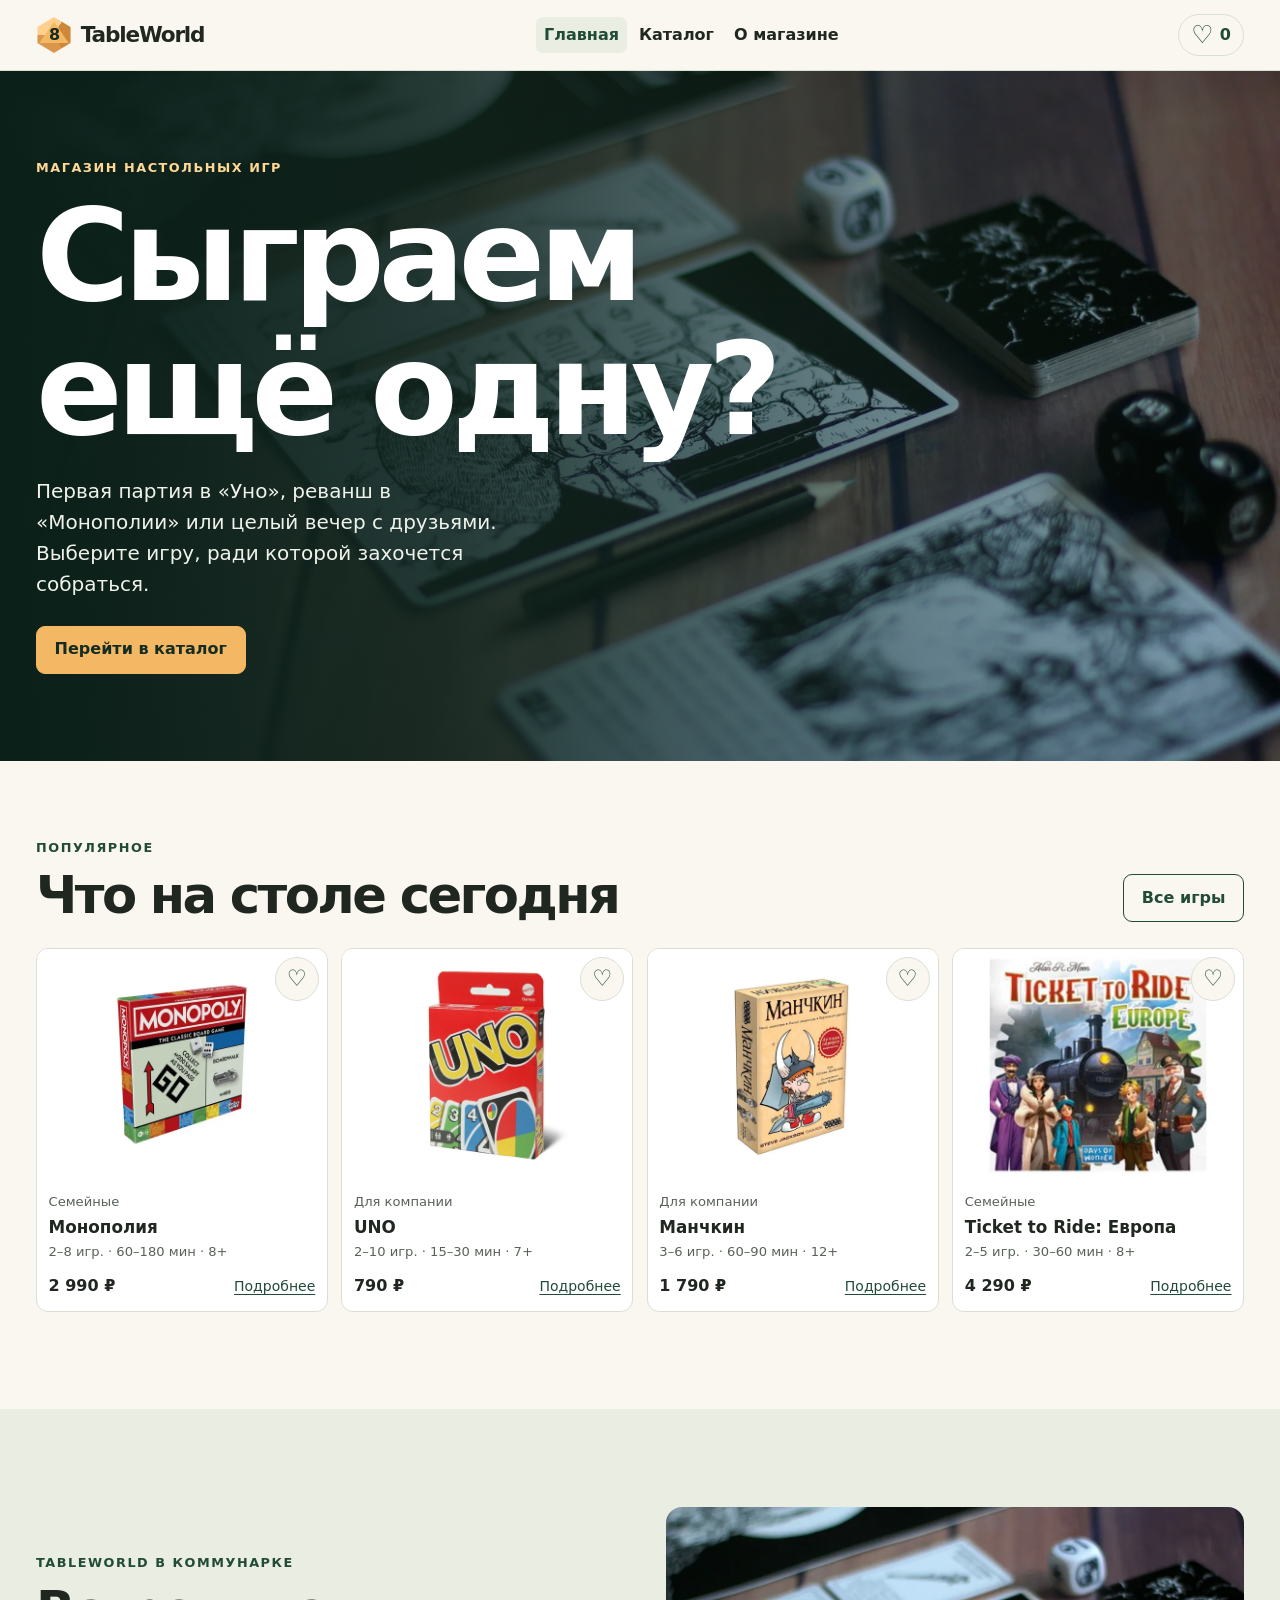
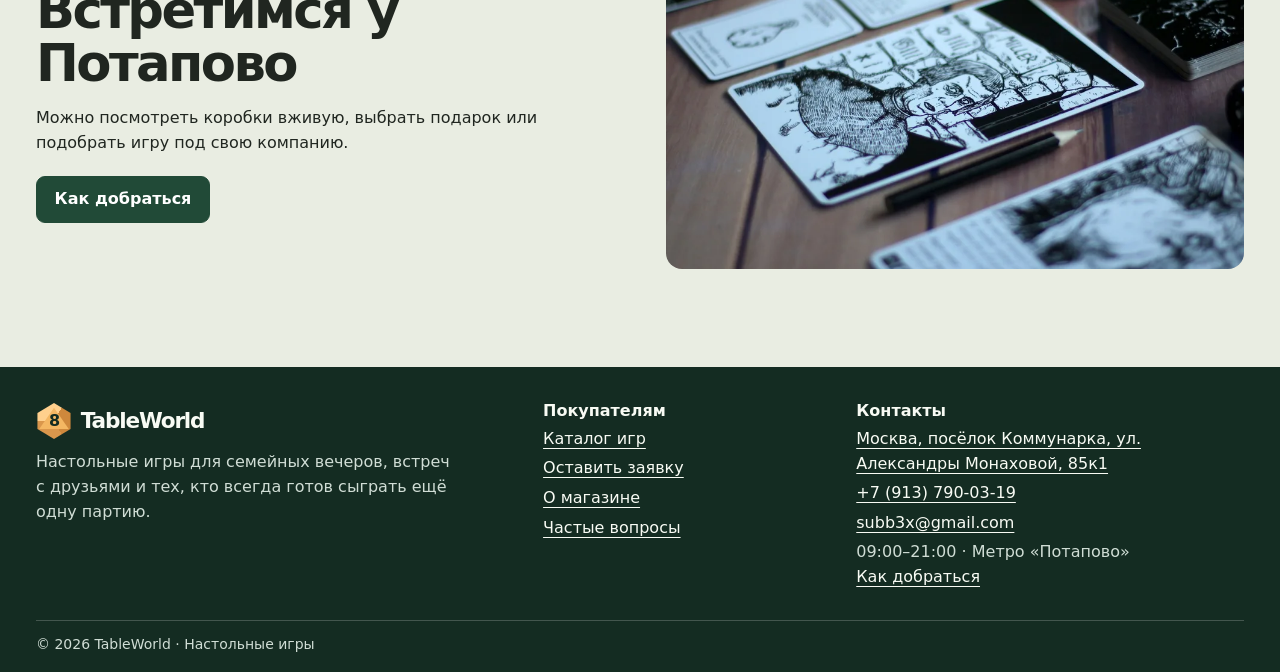
==== index.html @ c9aa9580 "Initial commit" ====
<!DOCTYPE html>
<html lang="ru">
<head>
  <meta charset="UTF-8">
  <meta name="viewport" content="width=device-width, initial-scale=1.0">
  <title>Настольные игры — TableWorld</title>
  <meta name="description" content="TableWorld — магазин настольных игр в Коммунарке.">
  <link rel="stylesheet" href="css/style.css">
  <link rel="stylesheet" href="css/responsive.css">
  <script src="js/products.js" defer></script>
  <script src="js/main.js" defer></script>
</head>
<body>
  <header class="site-header">
    <div class="wrap header-row">
      <a class="brand" href="index.html"><span class="brand-mark" aria-hidden="true">8</span>TableWorld</a>
      <nav class="site-nav" aria-label="Основная навигация">
        <a href="index.html" aria-current="page">Главная</a>
        <a href="catalog.html">Каталог</a>
        <a href="about.html">О магазине</a>
      </nav>
      <a class="favorites-link" href="catalog.html?favorites=1" aria-label="Избранное"><span aria-hidden="true">♡</span><span data-favorite-count>0</span></a>
    </div>
  </header>
  <main>
    <section class="hero">
      <picture>
        <source media="(min-width: 768px)" srcset="images/hero.webp">
        <img src="images/hero-small.webp" alt="" width="960" height="640" fetchpriority="high">
      </picture>
      <div class="wrap hero-content">
        <p class="eyebrow">Магазин настольных игр</p>
        <h1>Сыграем<br> ещё одну?</h1>
        <p>Первая партия в «Уно», реванш в «Монополии» или целый вечер с друзьями. Выберите игру, ради которой захочется собраться.</p>
        <a class="button accent" href="catalog.html">Перейти в каталог</a>
      </div>
    </section>
    <section class="wrap section home-picks">
      <div class="section-heading">
        <div><p class="eyebrow">Популярное</p><h2>Что на столе сегодня</h2></div>
        <a class="button outline" href="catalog.html">Все игры</a>
      </div>
      <div class="products-grid featured-grid" data-featured></div>
    </section>
    <section class="home-visit">
      <div class="wrap visit-grid">
        <div>
          <p class="eyebrow">TableWorld в Коммунарке</p>
          <h2>Встретимся у Потапово</h2>
          <p>Можно посмотреть коробки вживую, выбрать подарок или подобрать игру под свою компанию.</p>
          <a class="button" href="about.html#contacts">Как добраться</a>
        </div>
        <img src="images/visit.webp" alt="Игральные кости и блокноты на столе" width="960" height="640" loading="lazy">
      </div>
    </section>
  </main>
  <footer class="site-footer">
    <div class="wrap">
      <div class="footer-grid">
        <div>
          <a class="brand" href="index.html"><span class="brand-mark" aria-hidden="true">8</span>TableWorld</a>
          <p>Настольные игры для семейных вечеров, встреч с друзьями и тех, кто всегда готов сыграть ещё одну партию.</p>
        </div>
        <div>
          <h2>Покупателям</h2>
          <a href="catalog.html">Каталог игр</a>
          <a href="order.html">Оставить заявку</a>
          <a href="about.html">О магазине</a>
          <a href="about.html#faq">Частые вопросы</a>
        </div>
        <div>
          <h2>Контакты</h2>
          <a href="https://yandex.ru/maps/?text=%D0%9C%D0%BE%D1%81%D0%BA%D0%B2%D0%B0%2C%20%D0%BF%D0%BE%D1%81%D1%91%D0%BB%D0%BE%D0%BA%20%D0%9A%D0%BE%D0%BC%D0%BC%D1%83%D0%BD%D0%B0%D1%80%D0%BA%D0%B0%2C%20%D1%83%D0%BB.%20%D0%90%D0%BB%D0%B5%D0%BA%D1%81%D0%B0%D0%BD%D0%B4%D1%80%D1%8B%20%D0%9C%D0%BE%D0%BD%D0%B0%D1%85%D0%BE%D0%B2%D0%BE%D0%B9%2C%2085%D0%BA1">Москва, посёлок Коммунарка, ул. Александры Монаховой, 85к1</a>
          <a href="tel:+79137900319">+7 (913) 790-03-19</a>
          <a href="mailto:subb3x@gmail.com">subb3x@gmail.com</a>
          <p>09:00–21:00 · Метро «Потапово»</p>
          <a href="about.html#contacts">Как добраться</a>
        </div>
      </div>
      <p class="footer-bottom">© 2026 TableWorld · Настольные игры</p>
    </div>
  </footer>
  <button class="to-top" type="button" aria-label="Наверх" title="Наверх" hidden>↑</button>
</body>
</html>
---- css/style.css ----
:root {
  color-scheme: light;
  --paper: #f9f7f0;
  --white: #fff;
  --ink: #202620;
  --muted: #596258;
  --green: #214a37;
  --dark: #142c22;
  --line: #dadfd4;
  --sage: #e9ede2;
  --accent: #f4b763;
  --radius: 16px;
  --wrap: 1280px;
}

*, *::before, *::after { box-sizing: border-box; }
html { scroll-behavior: smooth; scroll-padding-top: 98px; }
body { margin: 0; background: var(--paper); color: var(--ink); font: 1rem/1.55 system-ui, sans-serif; }
main { min-height: 52vh; }
img { display: block; max-width: 100%; height: auto; }
a { color: var(--green); text-underline-offset: .22em; }
a:hover { color: #7a4428; }
button, input, select, textarea { font: inherit; }
button { cursor: pointer; }
:focus-visible { outline: 3px solid #bc6a30; outline-offset: 3px; }
[hidden] { display: none !important; }
h1, h2, h3, p { margin: 0; }
h1, h2 { line-height: 1.04; letter-spacing: -.05em; }
h1 { font-size: clamp(2.45rem, 6vw, 5rem); }
h2 { font-size: clamp(1.9rem, 4vw, 3.35rem); }
h3 { font-size: 1.05rem; line-height: 1.25; }
p + p { margin-top: .85rem; }

.wrap { width: min(calc(100% - 32px), var(--wrap)); margin-inline: auto; }
.section { padding-block: clamp(2.25rem, 6vw, 5.5rem); }
.eyebrow { margin-bottom: .7rem; color: var(--green); letter-spacing: .12em; text-transform: uppercase; font-size: .8rem; font-weight: 800; }
.lead { font-size: clamp(1.08rem, 2vw, 1.25rem); color: var(--muted); }
.muted { color: var(--muted); }
.sr-only { position: absolute; width: 1px; height: 1px; margin: -1px; overflow: hidden; clip-path: inset(50%); white-space: nowrap; }
.section-heading { display: flex; flex-wrap: wrap; align-items: end; justify-content: space-between; gap: 1rem; margin-bottom: 1.6rem; }

.button {
  display: inline-flex;
  align-items: center;
  justify-content: center;
  min-height: 46px;
  padding: .65rem 1.1rem;
  border: 1px solid var(--green);
  border-radius: 9px;
  background: var(--green);
  color: var(--white);
  text-decoration: none;
  font-weight: 700;
}
.button:hover { background: var(--dark); color: var(--white); }
.button.outline { background: transparent; color: var(--green); }
.button.outline:hover { background: var(--sage); }
.button.accent { border-color: var(--accent); background: var(--accent); color: var(--dark); }
.button.accent:hover { background: #ffd08d; }

.site-header { background: var(--paper); border-bottom: 1px solid var(--line); z-index: 5; }
.header-row { display: grid; grid-template-columns: 1fr auto; gap: .45rem 1rem; align-items: center; min-height: 70px; padding-block: .65rem; }
.brand { display: inline-flex; align-items: center; gap: .55rem; width: fit-content; color: inherit; text-decoration: none; font-size: 1.35rem; font-weight: 850; letter-spacing: -.055em; }
.brand-mark {
  position: relative;
  isolation: isolate;
  display: grid;
  place-items: center;
  flex: 0 0 36px;
  width: 36px;
  height: 36px;
  clip-path: polygon(50% 0, 96% 28%, 96% 72%, 50% 100%, 4% 72%, 4% 28%);
  background: conic-gradient(from 30deg, #ce883c 0deg 120deg, #da974c 120deg 240deg, #ffd08d 240deg);
  color: var(--dark);
  font-size: 1rem;
}
.brand-mark::before {
  position: absolute;
  z-index: -1;
  inset: 0;
  content: "";
  clip-path: polygon(50% 13%, 91% 72%, 9% 72%);
  background: var(--accent);
}
.site-nav { display: flex; flex-wrap: wrap; gap: .15rem .25rem; grid-column: 1 / -1; grid-row: 2; }
.site-nav a { padding: .35rem .5rem; border-radius: 7px; color: var(--ink); text-decoration: none; font-weight: 600; }
.site-nav a:hover, .site-nav [aria-current] { color: var(--green); background: var(--sage); }
.favorites-link { display: inline-flex; align-items: center; gap: .4rem; grid-column: 2; grid-row: 1; min-height: 42px; padding: .35rem .75rem; border: 1px solid var(--line); border-radius: 30px; text-decoration: none; font-weight: 700; }
.favorites-link span:first-child { font-size: 1.55rem; line-height: 1; }

.hero { position: relative; isolation: isolate; display: grid; align-items: center; min-height: min(690px, 83svh); padding-block: 4rem; background: #152621; color: var(--white); }
.hero picture, .hero img, .hero::after { position: absolute; inset: 0; width: 100%; height: 100%; }
.hero picture { z-index: -2; }
.hero img { object-fit: cover; object-position: center 56%; }
.hero::after { content: ""; z-index: -1; background: linear-gradient(90deg, #0a2019 0%, #10231bdf 35%, #13251b25 100%); }
.hero .eyebrow { color: #ffd895; }
.hero h1 { font-size: clamp(3.7rem, 10vw, 8rem); }
.hero p:not(.eyebrow) { max-width: 37ch; margin: 1.3rem 0 1.6rem; color: #f0f3eb; font-size: clamp(1rem, 2vw, 1.25rem); }
.home-visit { background: var(--sage); padding-block: clamp(2rem, 6vw, 5rem); }
.visit-grid, .split { display: grid; align-items: center; gap: clamp(1.4rem, 4vw, 4.5rem); }
.visit-grid p:not(.eyebrow), .split p:not(.eyebrow) { max-width: 52ch; margin-top: 1rem; }
.visit-grid .button, .split .button { margin-top: 1.25rem; }
.visit-grid img, .feature-photo { width: 100%; aspect-ratio: 16 / 10; object-fit: cover; border-radius: var(--radius); }
.visit-grid img { object-position: center 70%; }

.breadcrumbs { margin-bottom: 1.2rem; color: var(--muted); font-size: .875rem; }
.catalog-layout { display: grid; grid-template-columns: minmax(0, 1fr); gap: 1.25rem; margin-top: 1.5rem; }
.catalog-filters, .panel { min-width: 0; padding: 1.25rem; border: 1px solid var(--line); border-radius: var(--radius); background: var(--sage); }
.catalog-filters h2, .panel h2 { font-size: 1.35rem; letter-spacing: -.02em; margin-bottom: .9rem; }
.filters-form { display: grid; gap: .6rem; }
.filters-form > label, .order-form label { font-weight: 650; }
input:not([type="checkbox"]), select, textarea {
  width: 100%;
  min-width: 0;
  min-height: 44px;
  padding: .55rem .7rem;
  border: 1px solid #bac3b8;
  border-radius: 7px;
  background: var(--white);
  color: var(--ink);
}
fieldset { min-width: 0; margin: .15rem 0; padding: .55rem; border: 1px solid #bac3b8; border-radius: 7px; }
.filter-prices { display: grid; grid-template-columns: repeat(2, minmax(0, 1fr)); gap: .45rem; }
.filter-prices label { font-size: .875rem; }
.catalog-toolbar { display: flex; justify-content: space-between; align-items: center; flex-wrap: wrap; gap: .6rem; margin-bottom: .9rem; }
.catalog-tabs { display: flex; gap: .3rem; }
.catalog-tabs a { padding: .4rem .65rem; border-radius: 7px; text-decoration: none; font-weight: 650; }
.catalog-tabs [aria-current] { background: var(--green); color: var(--white); }
.products-grid { display: grid; grid-template-columns: minmax(0, 1fr); gap: .85rem; }
.product-card { display: flex; min-width: 0; flex-direction: column; background: var(--white); border: 1px solid var(--line); border-radius: 12px; overflow: hidden; }
.product-card:hover { border-color: #829989; }
.card-media, .detail-media { position: relative; min-width: 0; background: var(--white); }
.card-media img { width: 100%; aspect-ratio: 5 / 4; object-fit: contain; }
.favorite-button {
  position: absolute;
  top: .5rem;
  right: .5rem;
  display: grid;
  place-items: center;
  width: 44px;
  height: 44px;
  padding: 0;
  border: 1px solid var(--line);
  border-radius: 50%;
  background: var(--paper);
  color: var(--green);
  font-size: 1.4rem;
  line-height: 1;
}
.favorite-button[aria-pressed="true"] { color: #922f35; background: #ffe9e9; border-color: #dcabb0; }
.card-body { display: flex; flex: 1; flex-direction: column; gap: .28rem; padding: .72rem; }
.card-category, .card-meta { margin: 0; color: var(--muted); font-size: .82rem; }
.card-body h3 { overflow-wrap: anywhere; }
.card-body h3 a { text-decoration: none; color: inherit; }
.card-body h3 a:hover { text-decoration: underline; }
.card-bottom { display: flex; flex-wrap: wrap; align-items: baseline; justify-content: space-between; gap: .15rem .45rem; margin-top: auto; padding-top: .45rem; }
.card-bottom a { font-size: .875rem; }
.empty-state { padding: 1rem; border: 1px solid var(--line); border-radius: 10px; }

.product-details { display: grid; grid-template-columns: minmax(0, 1fr); gap: 1.75rem; align-items: start; }
.detail-media { border: 1px solid var(--line); border-radius: var(--radius); overflow: hidden; }
.detail-media img { width: 100%; }
.product-details h1 { font-size: clamp(2rem, 5vw, 4rem); margin-bottom: .75rem; }
.detail-price { margin: 1rem 0; font-weight: 800; font-size: 1.65rem; }
.table-wrapper { overflow-x: auto; margin: 1rem 0; }
.product-table { width: 100%; min-width: 25rem; border-collapse: collapse; }
.product-table caption { font-weight: 800; text-align: left; }
.product-table th, .product-table td { padding: .55rem; border-bottom: 1px solid var(--line); text-align: left; }
.order-page { max-width: 860px; }
.order-page .lead { margin: .9rem 0 1rem; }
.order-form { display: grid; grid-template-columns: minmax(0, 1fr); gap: .8rem; }
.order-form label { display: grid; min-width: 0; gap: .3rem; }
.order-form .checkbox { display: flex; align-items: baseline; font-weight: 500; }
.order-form textarea { resize: vertical; }
.form-status { margin: 0; }
.order-dialog { width: min(640px, calc(100% - 24px)); max-height: calc(100dvh - 24px); overflow: auto; padding: 1.25rem; border: none; border-radius: var(--radius); background: var(--paper); }
.order-dialog::backdrop { background: #10271dbb; }
.order-dialog h2 { font-size: 1.7rem; }
.dialog-close { width: 44px; height: 44px; border: 1px solid var(--line); border-radius: 50%; background: var(--white); font-size: 1.35rem; }

.band { background: var(--sage); }
.faq { display: grid; gap: .55rem; max-width: 800px; margin-top: 1.1rem; }
.faq details { padding: .9rem 1.15rem; border: 1px solid var(--line); border-radius: 10px; background: var(--paper); }
.faq summary { cursor: pointer; font-weight: 750; }
.faq p { margin-top: .5rem; }
.contact-panel dl { margin: .9rem 0 1rem; }
.contact-panel dt { font-weight: 750; }
.contact-panel dd { margin: 0 0 .7rem; color: var(--muted); }
.map { display: block; width: 100%; height: clamp(320px, 55svh, 540px); border: 1px solid var(--line); border-radius: var(--radius); background: var(--paper); }

.site-footer { padding: 2.25rem 0 1rem; background: var(--dark); color: #f8fbf4; }
.footer-grid { display: grid; gap: 1.4rem; }
.footer-grid h2 { font-size: 1rem; letter-spacing: 0; margin-bottom: .45rem; }
.footer-grid a { color: inherit; overflow-wrap: anywhere; }
.footer-grid a:not(.brand) { display: block; width: fit-content; margin-bottom: .3rem; }
.footer-grid p { color: #d0ddd5; max-width: 41ch; }
.footer-grid .brand { margin-bottom: .7rem; }
.footer-bottom { margin-top: 1.6rem; padding-top: .8rem; border-top: 1px solid #ffffff33; color: #d0ddd5; font-size: .875rem; }
.to-top {
  position: fixed;
  z-index: 6;
  right: max(12px, env(safe-area-inset-right));
  bottom: max(12px, env(safe-area-inset-bottom));
  display: grid;
  place-items: center;
  width: 48px;
  height: 48px;
  border: 1px solid #e5a958;
  border-radius: 50%;
  background: var(--accent);
  color: var(--dark);
  box-shadow: 0 4px 20px #142c2240;
  font-size: 1.45rem;
}
.to-top:hover { background: #ffd08d; }
---- css/responsive.css ----
@media (min-width: 500px) {
  .wrap { width: min(calc(100% - 48px), var(--wrap)); }
  .products-grid { grid-template-columns: repeat(2, minmax(0, 1fr)); }
}

@media (min-width: 768px) {
  .site-header { position: sticky; top: 0; }
  .header-row { grid-template-columns: auto 1fr auto; }
  .site-nav { grid-column: 2; grid-row: 1; justify-content: center; }
  .favorites-link { grid-column: 3; }
  .visit-grid, .split, .product-details { grid-template-columns: repeat(2, minmax(0, 1fr)); }
  .catalog-layout { grid-template-columns: 210px minmax(0, 1fr); }
  .catalog-filters { align-self: start; position: sticky; top: 92px; max-height: calc(100vh - 104px); overflow: auto; }
  .order-form { grid-template-columns: repeat(2, minmax(0, 1fr)); }
  .order-form .wide { grid-column: 1 / -1; }
  .footer-grid { grid-template-columns: 1.25fr .75fr 1fr; }
  .to-top { right: 24px; bottom: 24px; }
}

@media (min-width: 1024px) {
  .wrap { width: min(calc(100% - 72px), var(--wrap)); }
  .featured-grid { grid-template-columns: repeat(4, minmax(0, 1fr)); }
  .catalog-grid { grid-template-columns: repeat(4, minmax(0, 1fr)); }
  .home-picks, .intro-screen { min-height: 72svh; }
  .home-visit, .info-screen { min-height: 62svh; display: grid; align-content: center; }
  .catalog-page {
    min-height: 150svh;
    padding-block: clamp(2rem, 4vw, 3.5rem);
  }
  .catalog-grid .card-media img { height: clamp(108px, 14svh, 145px); }
}

@media (min-width: 1280px) {
  .catalog-grid { grid-template-columns: repeat(5, minmax(0, 1fr)); }
  .catalog-layout { grid-template-columns: 220px minmax(0, 1fr); gap: 1.5rem; }
}

@media (prefers-reduced-motion: reduce) {
  html { scroll-behavior: auto; }
}
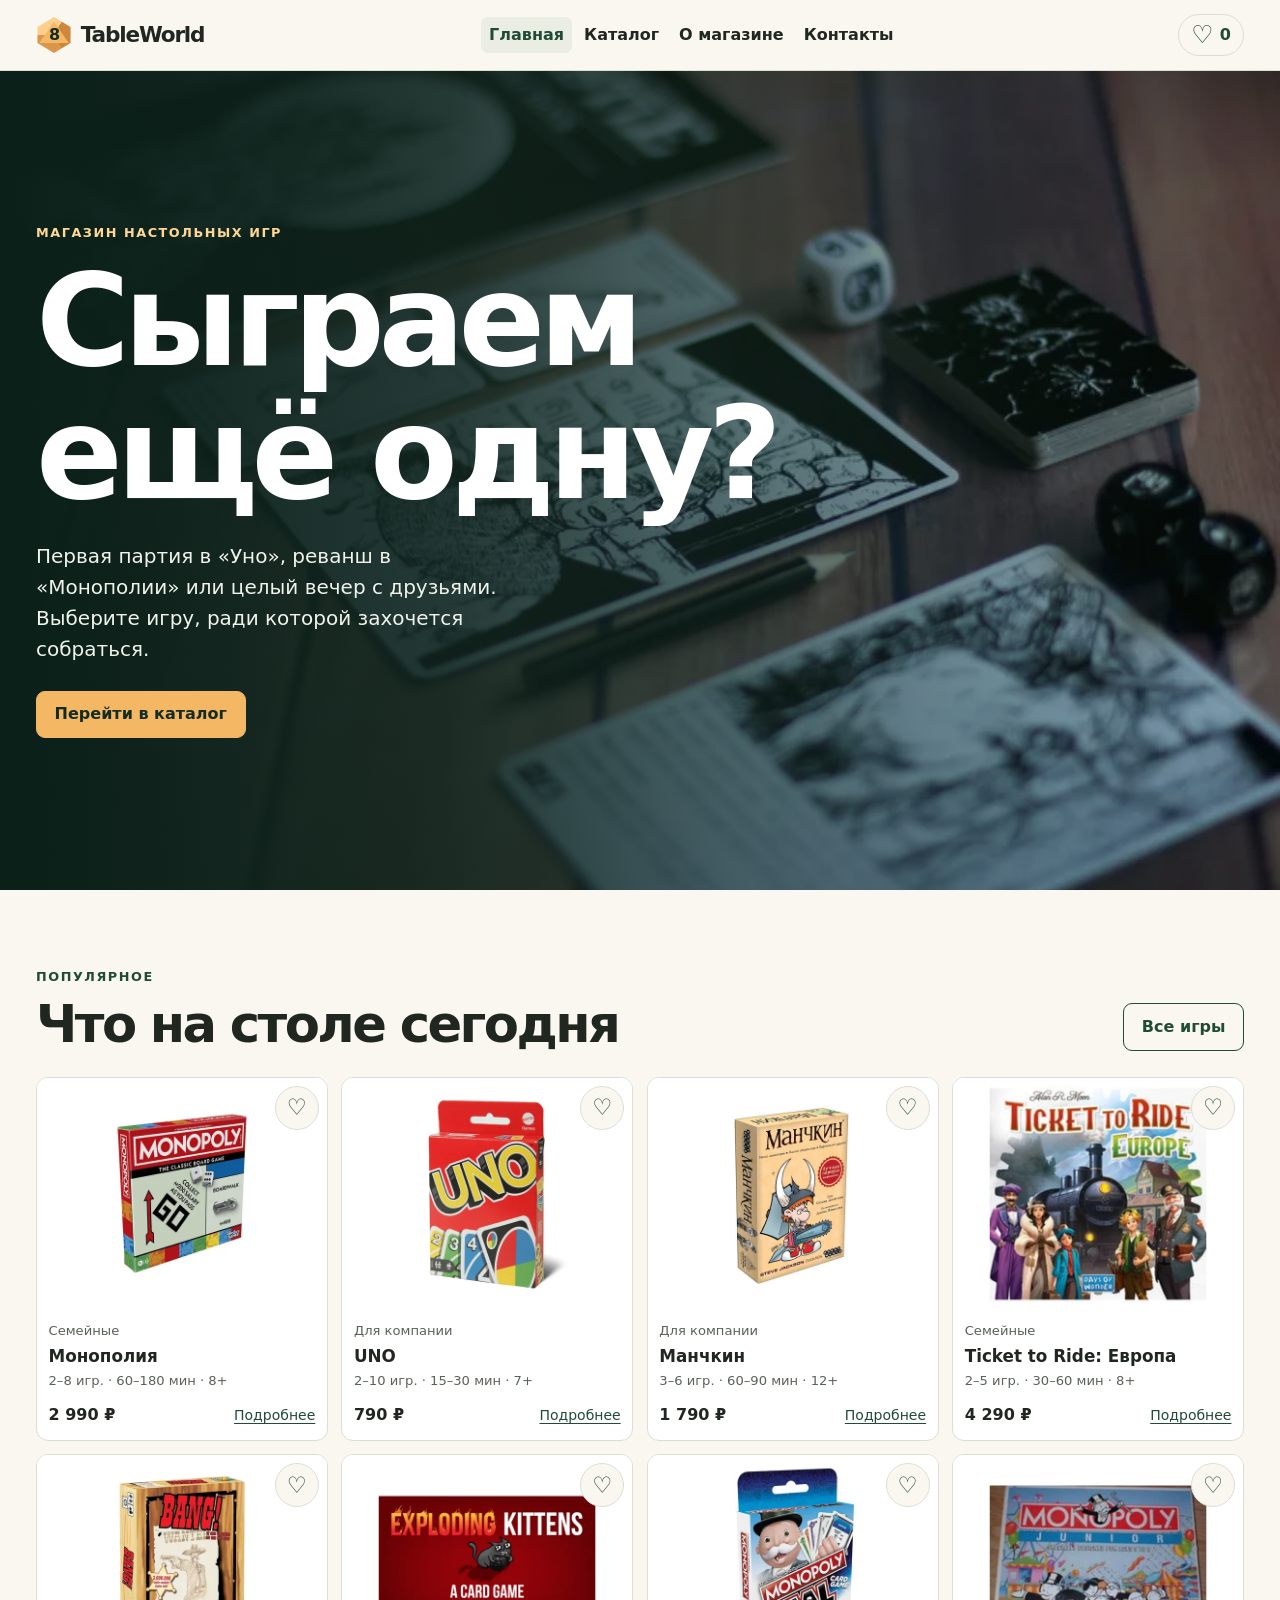
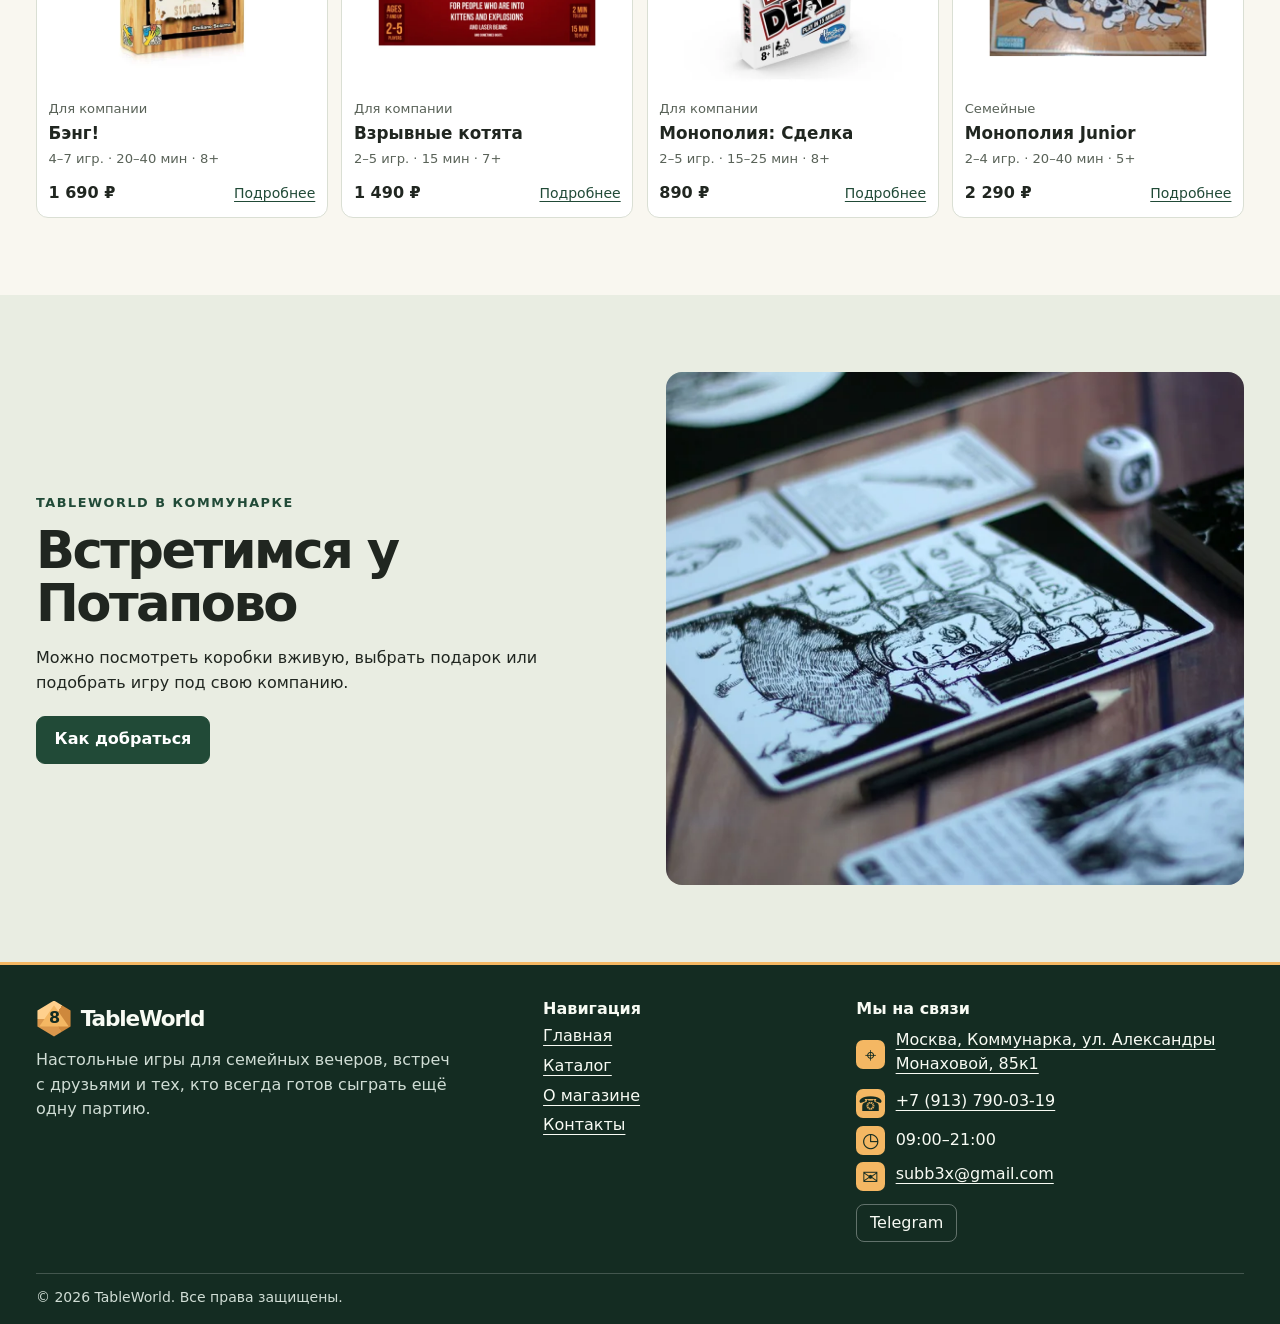
==== commit e852c805: "Адаптировал под требования" ====
--- a/index.html
+++ b/index.html
@@ -10,7 +10,7 @@
   <script src="js/products.js" defer></script>
   <script src="js/main.js" defer></script>
 </head>
-<body>
+<body class="home-page">
   <header class="site-header">
     <div class="wrap header-row">
       <a class="brand" href="index.html"><span class="brand-mark" aria-hidden="true">8</span>TableWorld</a>
@@ -18,6 +18,7 @@
         <a href="index.html" aria-current="page">Главная</a>
         <a href="catalog.html">Каталог</a>
         <a href="about.html">О магазине</a>
+        <a href="contacts.html">Контакты</a>
       </nav>
       <a class="favorites-link" href="catalog.html?favorites=1" aria-label="Избранное"><span aria-hidden="true">♡</span><span data-favorite-count>0</span></a>
     </div>
@@ -40,7 +41,7 @@
         <div><p class="eyebrow">Популярное</p><h2>Что на столе сегодня</h2></div>
         <a class="button outline" href="catalog.html">Все игры</a>
       </div>
-      <div class="products-grid featured-grid" data-featured></div>
+      <div class="products-grid featured-grid" data-featured="home"></div>
     </section>
     <section class="home-visit">
       <div class="wrap visit-grid">
@@ -48,7 +49,7 @@
           <p class="eyebrow">TableWorld в Коммунарке</p>
           <h2>Встретимся у Потапово</h2>
           <p>Можно посмотреть коробки вживую, выбрать подарок или подобрать игру под свою компанию.</p>
-          <a class="button" href="about.html#contacts">Как добраться</a>
+          <a class="button" href="contacts.html#contacts">Как добраться</a>
         </div>
         <img src="images/visit.webp" alt="Игральные кости и блокноты на столе" width="960" height="640" loading="lazy">
       </div>
@@ -61,23 +62,25 @@
           <a class="brand" href="index.html"><span class="brand-mark" aria-hidden="true">8</span>TableWorld</a>
           <p>Настольные игры для семейных вечеров, встреч с друзьями и тех, кто всегда готов сыграть ещё одну партию.</p>
         </div>
+        <nav aria-label="Навигация в подвале">
+          <h2>Навигация</h2>
+          <a href="index.html">Главная</a>
+          <a href="catalog.html">Каталог</a>
+          <a href="about.html">О магазине</a>
+          <a href="contacts.html">Контакты</a>
+        </nav>
         <div>
-          <h2>Покупателям</h2>
-          <a href="catalog.html">Каталог игр</a>
-          <a href="order.html">Оставить заявку</a>
-          <a href="about.html">О магазине</a>
-          <a href="about.html#faq">Частые вопросы</a>
-        </div>
-        <div>
-          <h2>Контакты</h2>
-          <a href="https://yandex.ru/maps/?text=%D0%9C%D0%BE%D1%81%D0%BA%D0%B2%D0%B0%2C%20%D0%BF%D0%BE%D1%81%D1%91%D0%BB%D0%BE%D0%BA%20%D0%9A%D0%BE%D0%BC%D0%BC%D1%83%D0%BD%D0%B0%D1%80%D0%BA%D0%B0%2C%20%D1%83%D0%BB.%20%D0%90%D0%BB%D0%B5%D0%BA%D1%81%D0%B0%D0%BD%D0%B4%D1%80%D1%8B%20%D0%9C%D0%BE%D0%BD%D0%B0%D1%85%D0%BE%D0%B2%D0%BE%D0%B9%2C%2085%D0%BA1">Москва, посёлок Коммунарка, ул. Александры Монаховой, 85к1</a>
-          <a href="tel:+79137900319">+7 (913) 790-03-19</a>
-          <a href="mailto:subb3x@gmail.com">subb3x@gmail.com</a>
-          <p>09:00–21:00 · Метро «Потапово»</p>
-          <a href="about.html#contacts">Как добраться</a>
+          <h2>Мы на связи</h2>
+          <ul class="footer-contacts">
+            <li><span class="footer-icon" aria-hidden="true">⌖</span><a href="contacts.html#contacts">Москва, Коммунарка, ул. Александры Монаховой, 85к1</a></li>
+            <li><span class="footer-icon" aria-hidden="true">☎</span><a href="tel:+79137900319">+7 (913) 790-03-19</a></li>
+            <li><span class="footer-icon" aria-hidden="true">◷</span><span>09:00–21:00</span></li>
+            <li><span class="footer-icon" aria-hidden="true">✉</span><a href="mailto:subb3x@gmail.com">subb3x@gmail.com</a></li>
+          </ul>
+          <a class="social-link" href="https://t.me/suptrix">Telegram</a>
         </div>
       </div>
-      <p class="footer-bottom">© 2026 TableWorld · Настольные игры</p>
+      <p class="footer-bottom">© 2026 TableWorld. Все права защищены.</p>
     </div>
   </footer>
   <button class="to-top" type="button" aria-label="Наверх" title="Наверх" hidden>↑</button>
--- a/css/style.css
+++ b/css/style.css
@@ -16,7 +16,6 @@
 *, *::before, *::after { box-sizing: border-box; }
 html { scroll-behavior: smooth; scroll-padding-top: 98px; }
 body { margin: 0; background: var(--paper); color: var(--ink); font: 1rem/1.55 system-ui, sans-serif; }
-main { min-height: 52vh; }
 img { display: block; max-width: 100%; height: auto; }
 a { color: var(--green); text-underline-offset: .22em; }
 a:hover { color: #7a4428; }
@@ -33,6 +32,7 @@
 
 .wrap { width: min(calc(100% - 32px), var(--wrap)); margin-inline: auto; }
 .section { padding-block: clamp(2.25rem, 6vw, 5.5rem); }
+.about-picks { padding-top: 2rem; }
 .eyebrow { margin-bottom: .7rem; color: var(--green); letter-spacing: .12em; text-transform: uppercase; font-size: .8rem; font-weight: 800; }
 .lead { font-size: clamp(1.08rem, 2vw, 1.25rem); color: var(--muted); }
 .muted { color: var(--muted); }
@@ -188,6 +188,8 @@
 .contact-panel dd { margin: 0 0 .7rem; color: var(--muted); }
 .map { display: block; width: 100%; height: clamp(320px, 55svh, 540px); border: 1px solid var(--line); border-radius: var(--radius); background: var(--paper); }
 
+.contact-map .map { height: clamp(320px, 76svh, 850px); }
+
 .site-footer { padding: 2.25rem 0 1rem; background: var(--dark); color: #f8fbf4; }
 .footer-grid { display: grid; gap: 1.4rem; }
 .footer-grid h2 { font-size: 1rem; letter-spacing: 0; margin-bottom: .45rem; }
@@ -213,3 +215,24 @@
   font-size: 1.45rem;
 }
 .to-top:hover { background: #ffd08d; }
+
+.site-footer { border-top: 3px solid var(--accent); }
+.footer-contacts { display: grid; gap: .45rem; padding: 0; margin: .65rem 0 .8rem; list-style: none; }
+.footer-contacts li { display: flex; align-items: center; gap: .65rem; }
+.footer-contacts li a { margin: 0; }
+.footer-icon {
+  display: grid;
+  place-items: center;
+  flex: 0 0 29px;
+  height: 29px;
+  border-radius: 7px;
+  background: var(--accent);
+  color: var(--dark);
+  font-size: 1.25rem;
+  line-height: 1;
+}
+.social-link { padding: .35rem .8rem; border: 1px solid #ffffff55; border-radius: 8px; text-decoration: none; }
+.social-link:hover { background: #ffffff20; }
+.pagination { display: flex; flex-wrap: wrap; gap: .45rem; margin-top: 1rem; }
+.pagination button { min-width: 44px; min-height: 44px; padding: .35rem; color: var(--green); background: var(--white); border: 1px solid var(--line); border-radius: 8px; }
+.pagination [aria-current] { background: var(--green); color: var(--white); }
--- a/css/responsive.css
+++ b/css/responsive.css
@@ -19,19 +19,14 @@
 
 @media (min-width: 1024px) {
   .wrap { width: min(calc(100% - 72px), var(--wrap)); }
-  .featured-grid { grid-template-columns: repeat(4, minmax(0, 1fr)); }
-  .catalog-grid { grid-template-columns: repeat(4, minmax(0, 1fr)); }
-  .home-picks, .intro-screen { min-height: 72svh; }
-  .home-visit, .info-screen { min-height: 62svh; display: grid; align-content: center; }
-  .catalog-page {
-    min-height: 150svh;
-    padding-block: clamp(2rem, 4vw, 3.5rem);
-  }
-  .catalog-grid .card-media img { height: clamp(108px, 14svh, 145px); }
+  .featured-grid, .catalog-grid { grid-template-columns: repeat(4, minmax(0, 1fr)); }
+  .home-page .hero { min-height: 91svh; }
+  .home-visit img { height: clamp(380px, 57svh, 650px); }
+  .contact-overview img { height: clamp(320px, 48svh, 540px); }
+  .catalog-grid .card-media img { height: clamp(140px, 19svh, 205px); }
 }
 
 @media (min-width: 1280px) {
-  .catalog-grid { grid-template-columns: repeat(5, minmax(0, 1fr)); }
   .catalog-layout { grid-template-columns: 220px minmax(0, 1fr); gap: 1.5rem; }
 }
 
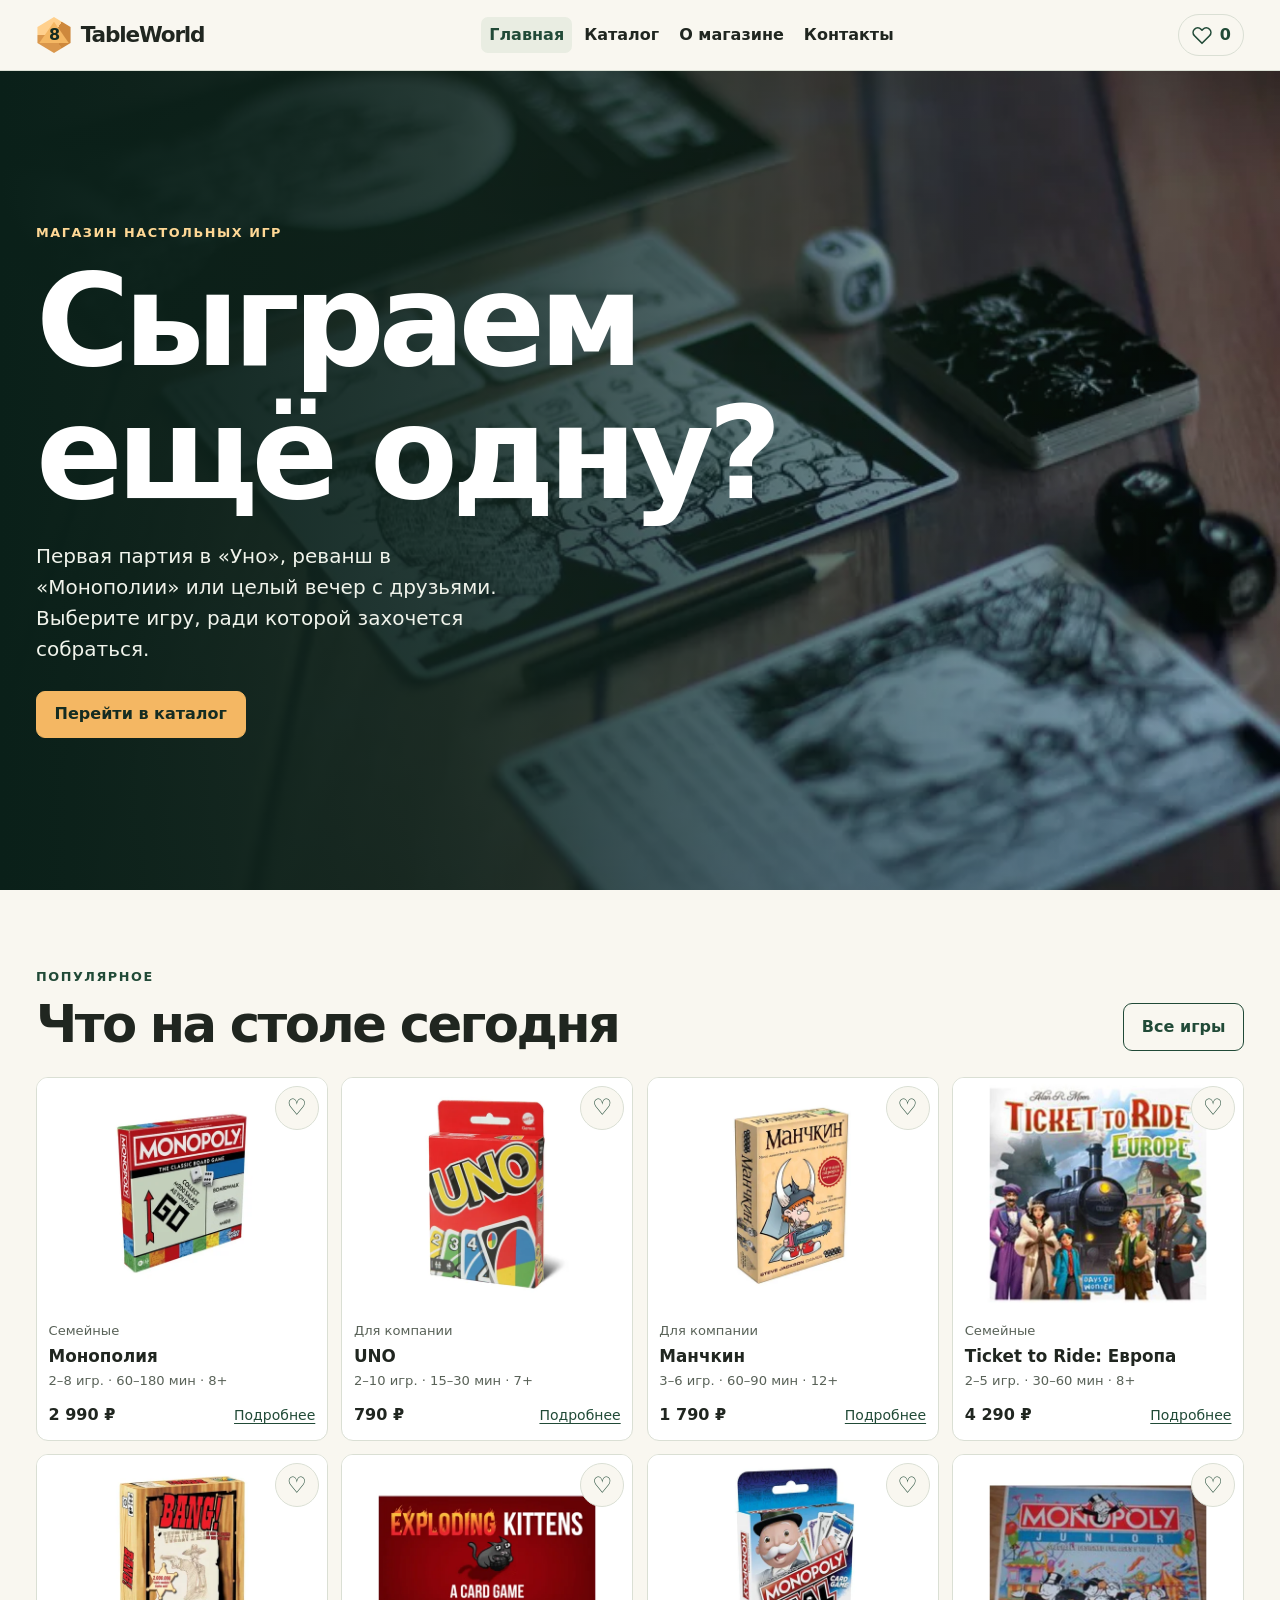
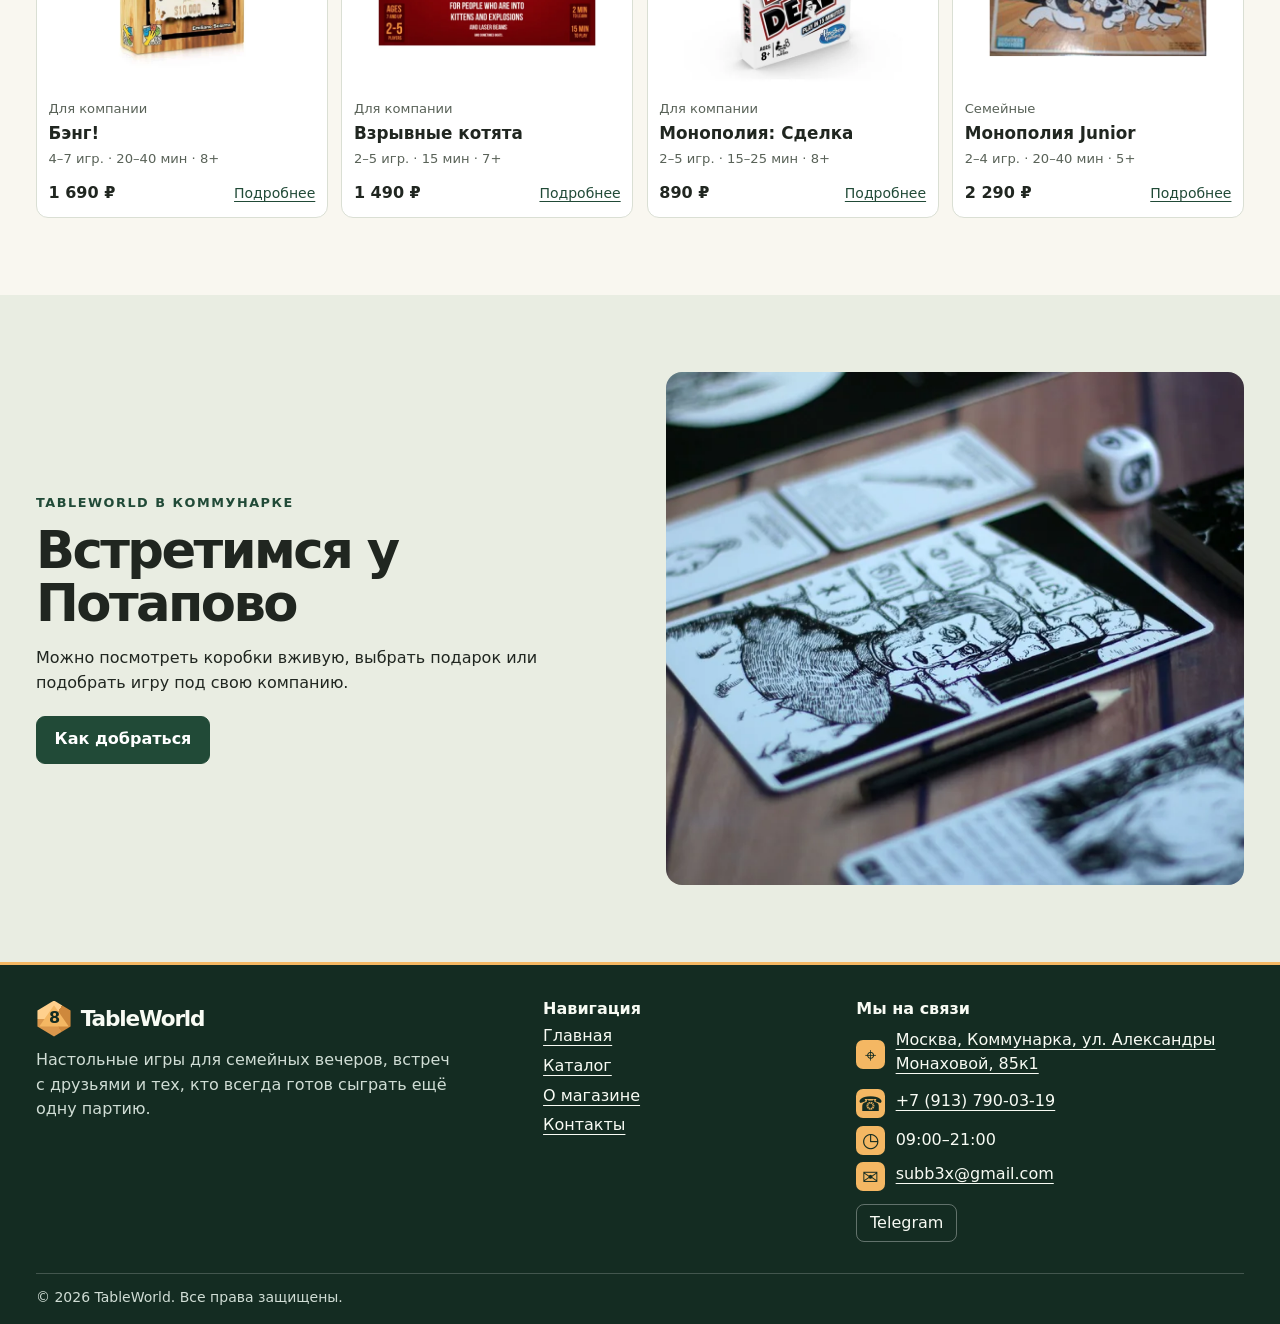
==== commit 8dbe1d9e: "Фикс сердечка в адаптиве" ====
--- a/index.html
+++ b/index.html
@@ -20,7 +20,7 @@
         <a href="about.html">О магазине</a>
         <a href="contacts.html">Контакты</a>
       </nav>
-      <a class="favorites-link" href="catalog.html?favorites=1" aria-label="Избранное"><span aria-hidden="true">♡</span><span data-favorite-count>0</span></a>
+      <a class="favorites-link" href="catalog.html?favorites=1" aria-label="Избранное"><svg class="favorites-icon" viewBox="0 0 24 24" width="22" height="22" aria-hidden="true"><path d="M12 21 3.8 12.8a5 5 0 0 1 7.1-7.1L12 6.8l1.1-1.1a5 5 0 0 1 7.1 7.1Z"/></svg><span data-favorite-count>0</span></a>
     </div>
   </header>
   <main>
--- a/css/style.css
+++ b/css/style.css
@@ -86,7 +86,7 @@
 .site-nav a { padding: .35rem .5rem; border-radius: 7px; color: var(--ink); text-decoration: none; font-weight: 600; }
 .site-nav a:hover, .site-nav [aria-current] { color: var(--green); background: var(--sage); }
 .favorites-link { display: inline-flex; align-items: center; gap: .4rem; grid-column: 2; grid-row: 1; min-height: 42px; padding: .35rem .75rem; border: 1px solid var(--line); border-radius: 30px; text-decoration: none; font-weight: 700; }
-.favorites-link span:first-child { font-size: 1.55rem; line-height: 1; }
+.favorites-icon { display: block; flex: none; width: 22px; height: 22px; fill: none; stroke: currentColor; stroke-width: 1.8; stroke-linejoin: round; }
 
 .hero { position: relative; isolation: isolate; display: grid; align-items: center; min-height: min(690px, 83svh); padding-block: 4rem; background: #152621; color: var(--white); }
 .hero picture, .hero img, .hero::after { position: absolute; inset: 0; width: 100%; height: 100%; }
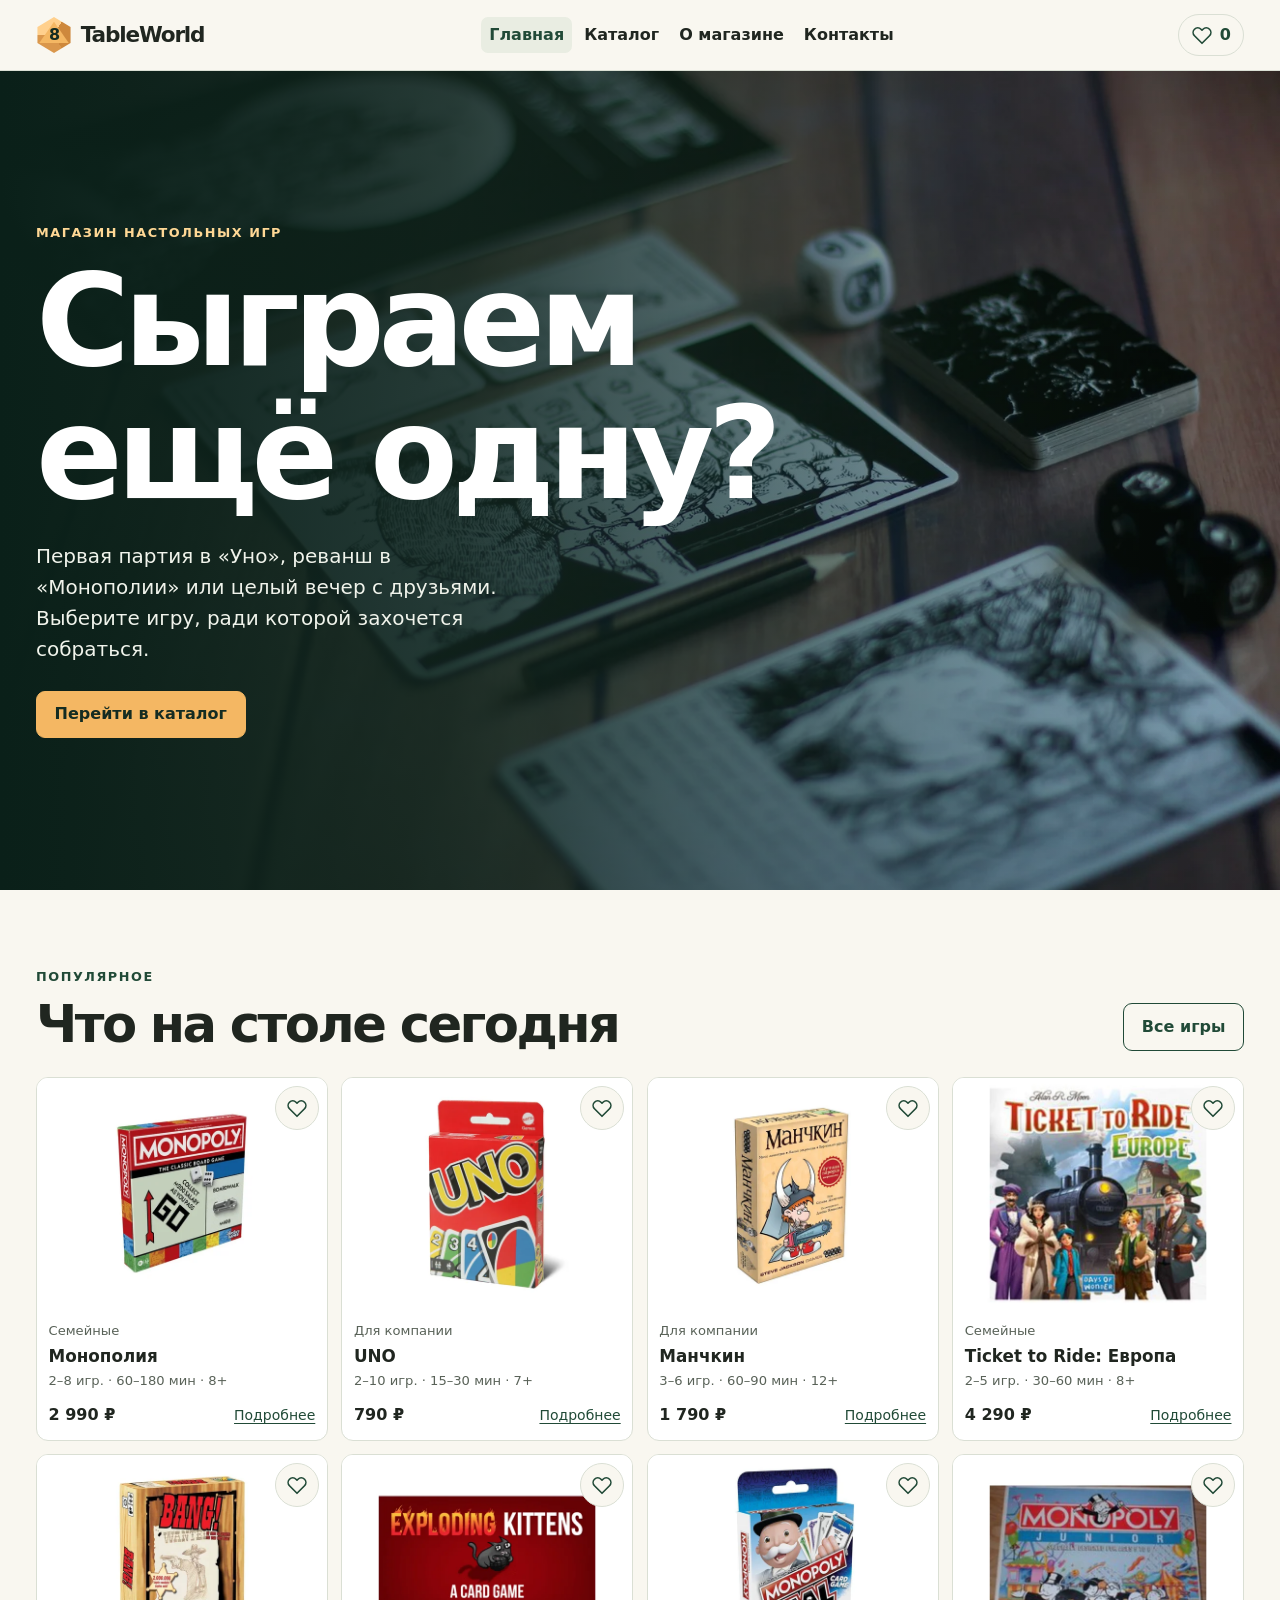
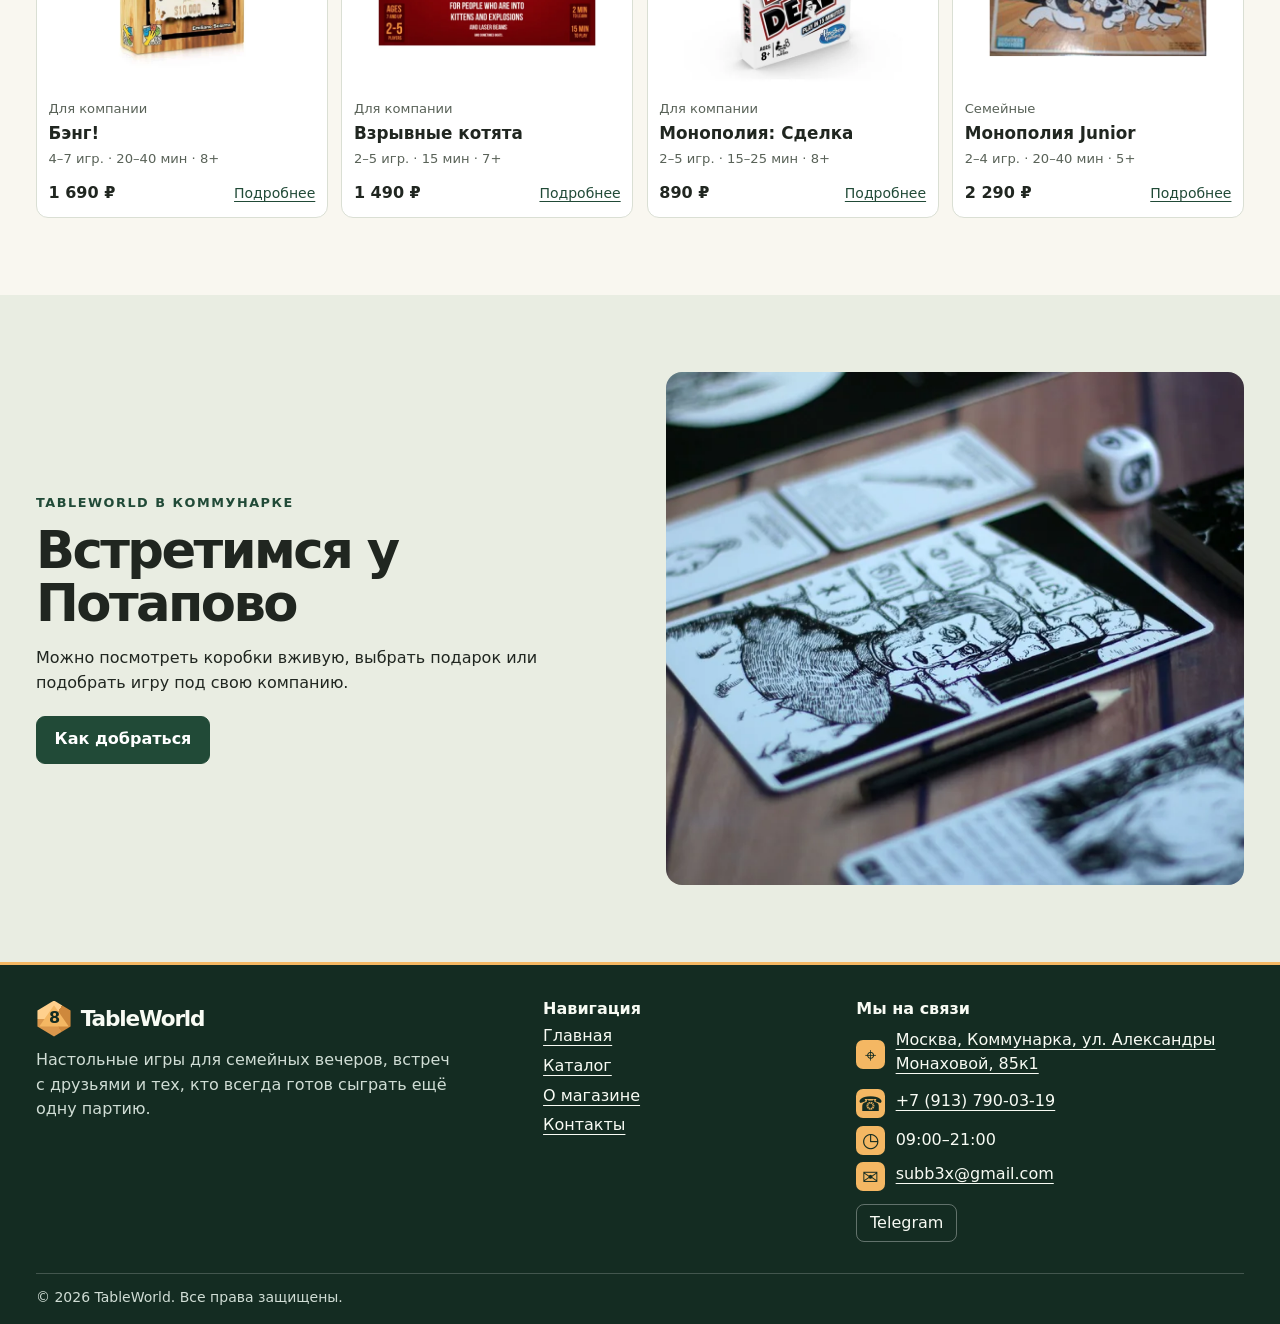
==== commit 194679f4: "Фикс сердечка в адаптиве 2" ====
--- a/index.html
+++ b/index.html
@@ -20,7 +20,7 @@
         <a href="about.html">О магазине</a>
         <a href="contacts.html">Контакты</a>
       </nav>
-      <a class="favorites-link" href="catalog.html?favorites=1" aria-label="Избранное"><svg class="favorites-icon" viewBox="0 0 24 24" width="22" height="22" aria-hidden="true"><path d="M12 21 3.8 12.8a5 5 0 0 1 7.1-7.1L12 6.8l1.1-1.1a5 5 0 0 1 7.1 7.1Z"/></svg><span data-favorite-count>0</span></a>
+      <a class="favorites-link" href="catalog.html?favorites=1" aria-label="Избранное"><svg class="favorites-icon" viewBox="0 0 24 24" width="22" height="22" fill="none" stroke="currentColor" stroke-width="1.8" stroke-linejoin="round" aria-hidden="true"><path d="M12 21 3.8 12.8a5 5 0 0 1 7.1-7.1L12 6.8l1.1-1.1a5 5 0 0 1 7.1 7.1Z"/></svg><span data-favorite-count>0</span></a>
     </div>
   </header>
   <main>
--- a/css/style.css
+++ b/css/style.css
@@ -86,7 +86,7 @@
 .site-nav a { padding: .35rem .5rem; border-radius: 7px; color: var(--ink); text-decoration: none; font-weight: 600; }
 .site-nav a:hover, .site-nav [aria-current] { color: var(--green); background: var(--sage); }
 .favorites-link { display: inline-flex; align-items: center; gap: .4rem; grid-column: 2; grid-row: 1; min-height: 42px; padding: .35rem .75rem; border: 1px solid var(--line); border-radius: 30px; text-decoration: none; font-weight: 700; }
-.favorites-icon { display: block; flex: none; width: 22px; height: 22px; fill: none; stroke: currentColor; stroke-width: 1.8; stroke-linejoin: round; }
+.favorites-icon { display: block; flex: none; width: 22px; height: 22px; }
 
 .hero { position: relative; isolation: isolate; display: grid; align-items: center; min-height: min(690px, 83svh); padding-block: 4rem; background: #152621; color: var(--white); }
 .hero picture, .hero img, .hero::after { position: absolute; inset: 0; width: 100%; height: 100%; }
@@ -144,10 +144,10 @@
   border-radius: 50%;
   background: var(--paper);
   color: var(--green);
-  font-size: 1.4rem;
-  line-height: 1;
+  appearance: none;
 }
 .favorite-button[aria-pressed="true"] { color: #922f35; background: #ffe9e9; border-color: #dcabb0; }
+.favorite-button[aria-pressed="true"] .favorites-icon { fill: currentColor; }
 .card-body { display: flex; flex: 1; flex-direction: column; gap: .28rem; padding: .72rem; }
 .card-category, .card-meta { margin: 0; color: var(--muted); font-size: .82rem; }
 .card-body h3 { overflow-wrap: anywhere; }
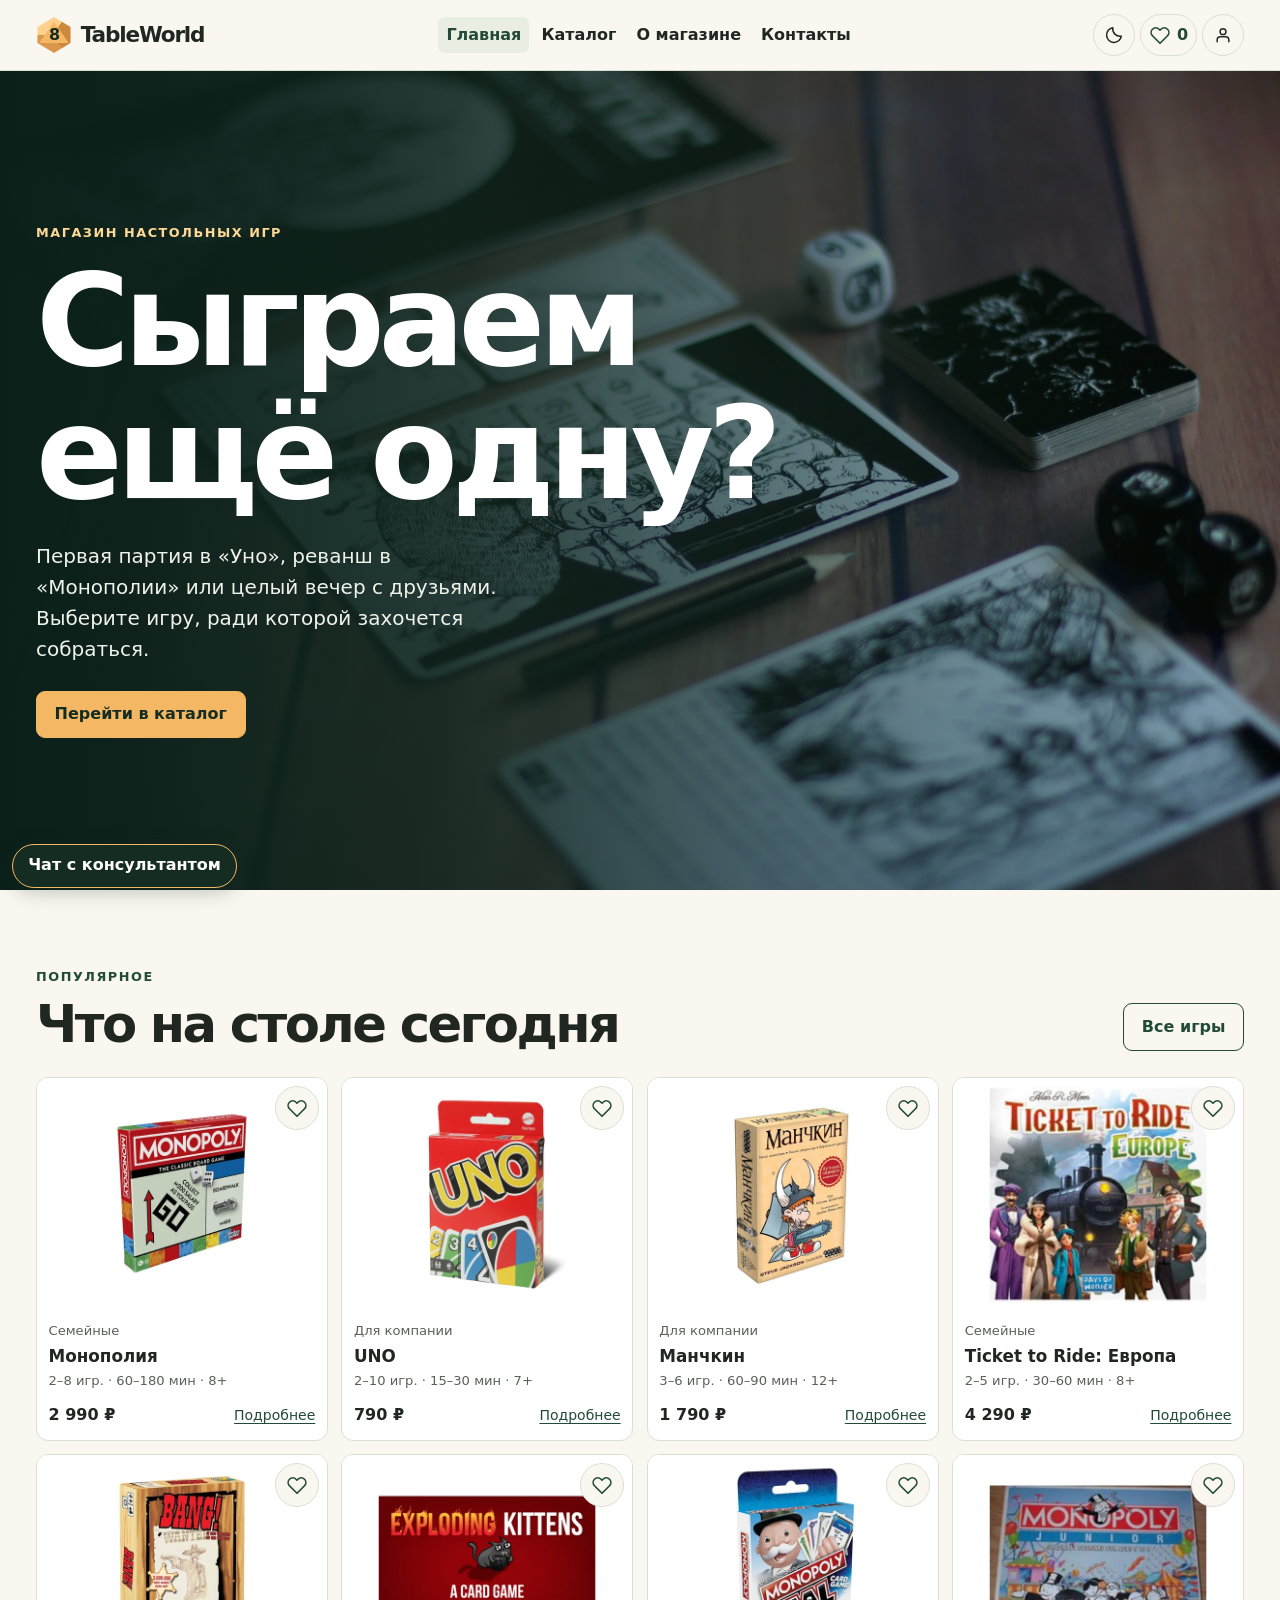
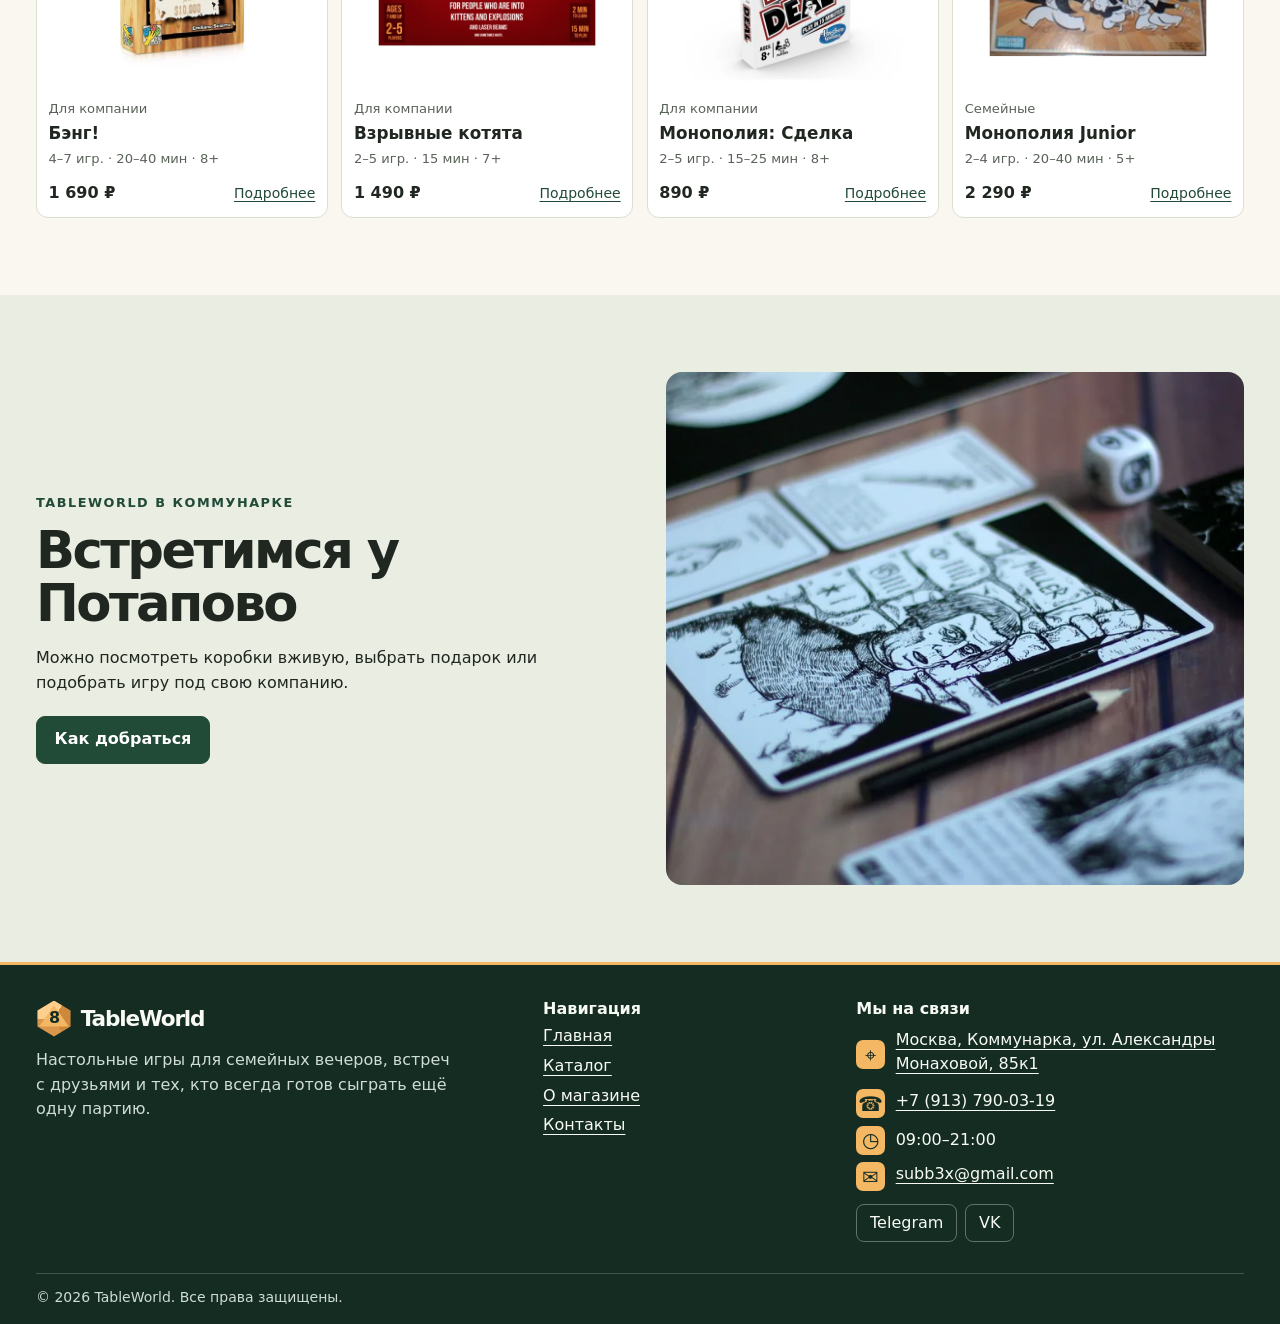
==== commit e6d0a629: "Фичи" ====
--- a/index.html
+++ b/index.html
@@ -5,10 +5,11 @@
   <meta name="viewport" content="width=device-width, initial-scale=1.0">
   <title>Настольные игры — TableWorld</title>
   <meta name="description" content="TableWorld — магазин настольных игр в Коммунарке.">
-  <link rel="stylesheet" href="css/style.css">
-  <link rel="stylesheet" href="css/responsive.css">
+  <script src="js/theme.js?v=profile-ui"></script>
+  <link rel="stylesheet" href="css/style.css?v=profile-ui">
+  <link rel="stylesheet" href="css/responsive.css?v=profile-ui">
   <script src="js/products.js" defer></script>
-  <script src="js/main.js" defer></script>
+  <script src="js/main.js?v=shared-favorites" defer></script>
 </head>
 <body class="home-page">
   <header class="site-header">
@@ -20,7 +21,14 @@
         <a href="about.html">О магазине</a>
         <a href="contacts.html">Контакты</a>
       </nav>
-      <a class="favorites-link" href="catalog.html?favorites=1" aria-label="Избранное"><svg class="favorites-icon" viewBox="0 0 24 24" width="22" height="22" fill="none" stroke="currentColor" stroke-width="1.8" stroke-linejoin="round" aria-hidden="true"><path d="M12 21 3.8 12.8a5 5 0 0 1 7.1-7.1L12 6.8l1.1-1.1a5 5 0 0 1 7.1 7.1Z"/></svg><span data-favorite-count>0</span></a>
+      <div class="header-actions">
+        <button class="theme-toggle" type="button" data-theme-toggle aria-label="Тёмная тема" title="Включить тёмную тему" aria-pressed="false">
+          <svg class="theme-icon theme-moon" viewBox="0 0 24 24" width="20" height="20" fill="none" stroke="currentColor" stroke-width="1.8" stroke-linecap="round" stroke-linejoin="round" aria-hidden="true"><path d="M20.8 13.4A8.8 8.8 0 0 1 10.6 3.2a8.9 8.9 0 1 0 10.2 10.2Z"/></svg>
+          <svg class="theme-icon theme-sun" viewBox="0 0 24 24" width="20" height="20" fill="none" stroke="currentColor" stroke-width="1.8" stroke-linecap="round" aria-hidden="true"><circle cx="12" cy="12" r="4"/><path d="M12 2v2m0 16v2M2 12h2m16 0h2M5 5l1.5 1.5m11 11L19 19M19 5l-1.5 1.5m-11 11L5 19"/></svg>
+        </button>
+        <a class="favorites-link" href="catalog.html?favorites=1" aria-label="Избранное"><img class="favorites-icon" src="images/heart-outline.svg" width="22" height="22" alt=""><span data-favorite-count>0</span></a>
+        <a class="account-link" href="account.html" aria-label="Личный кабинет" title="Личный кабинет"><svg class="account-icon" viewBox="0 0 24 24" width="20" height="20" fill="none" stroke="currentColor" stroke-width="1.8" stroke-linecap="round" aria-hidden="true"><circle cx="12" cy="8" r="3.5"/><path d="M5 20v-2a4 4 0 0 1 4-4h6a4 4 0 0 1 4 4v2"/></svg></a>
+      </div>
     </div>
   </header>
   <main>
@@ -77,12 +85,18 @@
             <li><span class="footer-icon" aria-hidden="true">◷</span><span>09:00–21:00</span></li>
             <li><span class="footer-icon" aria-hidden="true">✉</span><a href="mailto:subb3x@gmail.com">subb3x@gmail.com</a></li>
           </ul>
-          <a class="social-link" href="https://t.me/suptrix">Telegram</a>
+          <div class="social-links">
+            <a class="social-link" href="https://t.me/suptrix">Telegram</a>
+            <a class="social-link" href="https://vk.ru/id365700185">VK</a>
+          </div>
         </div>
       </div>
       <p class="footer-bottom">© 2026 TableWorld. Все права защищены.</p>
     </div>
   </footer>
-  <button class="to-top" type="button" aria-label="Наверх" title="Наверх" hidden>↑</button>
+  <button class="to-top" type="button" hidden>
+    <span class="brand-mark" aria-hidden="true">8</span>
+    <span>Вверх</span>
+  </button>
 </body>
 </html>
--- a/css/style.css
+++ b/css/style.css
@@ -85,8 +85,8 @@
 .site-nav { display: flex; flex-wrap: wrap; gap: .15rem .25rem; grid-column: 1 / -1; grid-row: 2; }
 .site-nav a { padding: .35rem .5rem; border-radius: 7px; color: var(--ink); text-decoration: none; font-weight: 600; }
 .site-nav a:hover, .site-nav [aria-current] { color: var(--green); background: var(--sage); }
-.favorites-link { display: inline-flex; align-items: center; gap: .4rem; grid-column: 2; grid-row: 1; min-height: 42px; padding: .35rem .75rem; border: 1px solid var(--line); border-radius: 30px; text-decoration: none; font-weight: 700; }
-.favorites-icon { display: block; flex: none; width: 22px; height: 22px; }
+.favorites-link { display: inline-flex; align-items: center; gap: .4rem; min-height: 42px; padding: .35rem .75rem; border: 1px solid var(--line); border-radius: 30px; text-decoration: none; font-weight: 700; }
+.favorites-icon { display: block; flex: none; width: 22px; height: 22px; object-fit: contain; }
 
 .hero { position: relative; isolation: isolate; display: grid; align-items: center; min-height: min(690px, 83svh); padding-block: 4rem; background: #152621; color: var(--white); }
 .hero picture, .hero img, .hero::after { position: absolute; inset: 0; width: 100%; height: 100%; }
@@ -130,7 +130,7 @@
 .product-card { display: flex; min-width: 0; flex-direction: column; background: var(--white); border: 1px solid var(--line); border-radius: 12px; overflow: hidden; }
 .product-card:hover { border-color: #829989; }
 .card-media, .detail-media { position: relative; min-width: 0; background: var(--white); }
-.card-media img { width: 100%; aspect-ratio: 5 / 4; object-fit: contain; }
+.card-media > a > img { width: 100%; aspect-ratio: 5 / 4; object-fit: contain; }
 .favorite-button {
   position: absolute;
   top: .5rem;
@@ -147,7 +147,6 @@
   appearance: none;
 }
 .favorite-button[aria-pressed="true"] { color: #922f35; background: #ffe9e9; border-color: #dcabb0; }
-.favorite-button[aria-pressed="true"] .favorites-icon { fill: currentColor; }
 .card-body { display: flex; flex: 1; flex-direction: column; gap: .28rem; padding: .72rem; }
 .card-category, .card-meta { margin: 0; color: var(--muted); font-size: .82rem; }
 .card-body h3 { overflow-wrap: anywhere; }
@@ -159,7 +158,7 @@
 
 .product-details { display: grid; grid-template-columns: minmax(0, 1fr); gap: 1.75rem; align-items: start; }
 .detail-media { border: 1px solid var(--line); border-radius: var(--radius); overflow: hidden; }
-.detail-media img { width: 100%; }
+.detail-media > img { width: 100%; }
 .product-details h1 { font-size: clamp(2rem, 5vw, 4rem); margin-bottom: .75rem; }
 .detail-price { margin: 1rem 0; font-weight: 800; font-size: 1.65rem; }
 .table-wrapper { overflow-x: auto; margin: 1rem 0; }
@@ -203,18 +202,21 @@
   z-index: 6;
   right: max(12px, env(safe-area-inset-right));
   bottom: max(12px, env(safe-area-inset-bottom));
-  display: grid;
-  place-items: center;
-  width: 48px;
-  height: 48px;
-  border: 1px solid #e5a958;
-  border-radius: 50%;
-  background: var(--accent);
-  color: var(--dark);
+  display: inline-flex;
+  align-items: center;
+  gap: .45rem;
+  min-height: 44px;
+  padding: .4rem .85rem .4rem .5rem;
+  border: 1px solid var(--accent);
+  border-radius: 999px;
+  background: var(--dark);
+  color: var(--white);
   box-shadow: 0 4px 20px #142c2240;
-  font-size: 1.45rem;
-}
-.to-top:hover { background: #ffd08d; }
+  font-size: .875rem;
+  font-weight: 750;
+}
+.to-top .brand-mark { flex-basis: 28px; width: 28px; height: 28px; font-size: .8rem; }
+.to-top:hover { background: var(--green); }
 
 .site-footer { border-top: 3px solid var(--accent); }
 .footer-contacts { display: grid; gap: .45rem; padding: 0; margin: .65rem 0 .8rem; list-style: none; }
@@ -236,3 +238,193 @@
 .pagination { display: flex; flex-wrap: wrap; gap: .45rem; margin-top: 1rem; }
 .pagination button { min-width: 44px; min-height: 44px; padding: .35rem; color: var(--green); background: var(--white); border: 1px solid var(--line); border-radius: 8px; }
 .pagination [aria-current] { background: var(--green); color: var(--white); }
+
+.header-actions {
+  grid-column: 2;
+  grid-row: 1;
+  display: flex;
+  align-items: center;
+  gap: .3rem;
+  justify-self: end;
+}
+.header-actions .favorites-link { padding-inline: .5rem; }
+.theme-toggle, .account-link {
+  display: inline-flex;
+  align-items: center;
+  justify-content: center;
+  min-height: 42px;
+  border: 1px solid var(--line);
+  border-radius: 999px;
+  background: var(--paper);
+  color: var(--ink);
+}
+.theme-toggle, .account-link { width: 42px; padding: 0; }
+.account-icon, .theme-icon { display: block; flex: none; }
+.theme-sun, [data-theme="dark"] .theme-moon { display: none; }
+[data-theme="dark"] .theme-sun { display: block; }
+.theme-toggle:hover, .account-link:hover, .account-link[aria-current] { background: var(--sage); }
+
+.social-links { display: flex; flex-wrap: wrap; gap: .5rem; }
+.contact-panel .social-link { border-color: var(--line); }
+.contact-panel .social-link:hover { background: var(--paper); }
+
+.account-page { display: grid; gap: clamp(1rem, 2.5vw, 1.75rem); max-width: 1100px; }
+.account-heading {
+  display: flex;
+  align-items: center;
+  gap: clamp(.85rem, 3vw, 1.5rem);
+  padding: clamp(1.25rem, 4vw, 2.5rem);
+  border-radius: var(--radius);
+  background: var(--dark);
+  color: #f8fbf4;
+}
+.account-heading h1 { font-size: clamp(1.9rem, 5vw, 3.5rem); }
+.account-heading p { margin-top: .6rem; color: #d0ddd5; }
+.account-badge {
+  display: grid;
+  flex: 0 0 auto;
+  place-items: center;
+  width: clamp(44px, 8vw, 68px);
+  aspect-ratio: 1;
+  border: 1px solid #f4b76355;
+  border-radius: 14px;
+  background: #f4b7631a;
+}
+.account-panel {
+  min-width: 0;
+  padding: clamp(1rem, 3vw, 1.75rem);
+  border: 1px solid var(--line);
+  border-radius: var(--radius);
+  background: var(--white);
+}
+.account-panel h2 { font-size: clamp(1.45rem, 3vw, 2rem); letter-spacing: -.03em; }
+.account-panel > h2 { margin-bottom: 1rem; }
+.account-panel .section-heading { align-items: center; margin-bottom: 1rem; }
+.account-form, .account-fields, .account-form label { display: grid; gap: .75rem; }
+.account-form label { gap: .35rem; font-weight: 650; }
+.account-form-actions { display: flex; flex-wrap: wrap; align-items: center; gap: .75rem; margin-top: .35rem; }
+.account-form p:empty { display: none; }
+.account-count {
+  display: inline-block;
+  margin-inline-start: .25rem;
+  padding: .2rem .5rem;
+  border-radius: 999px;
+  background: var(--sage);
+  color: var(--green);
+  font-size: .875rem;
+  letter-spacing: 0;
+  vertical-align: middle;
+}
+.account-empty {
+  display: flex;
+  align-items: center;
+  gap: .8rem;
+  padding: 1rem;
+  border: 1px dashed var(--line);
+  border-radius: 10px;
+  background: var(--paper);
+  color: var(--muted);
+}
+
+.chat-launch, .chat-widget {
+  position: fixed;
+  left: max(12px, env(safe-area-inset-left));
+  z-index: 8;
+}
+.chat-launch {
+  bottom: max(12px, env(safe-area-inset-bottom));
+  min-height: 44px;
+  border: 1px solid var(--accent);
+  border-radius: 999px;
+  padding: .55rem .95rem;
+  background: var(--dark);
+  color: #fff;
+  box-shadow: 0 4px 20px #142c2240;
+  font-weight: 700;
+}
+.chat-launch:hover { background: #214a37; }
+.chat-widget {
+  bottom: calc(max(12px, env(safe-area-inset-bottom)) + 54px);
+  display: flex;
+  flex-direction: column;
+  width: min(350px, calc(100vw - 24px));
+  height: min(560px, calc(100dvh - 80px - env(safe-area-inset-bottom)));
+  overflow: hidden;
+  border: 1px solid var(--line);
+  border-radius: var(--radius);
+  background: var(--paper);
+  color: var(--ink);
+  box-shadow: 0 10px 38px #142c2240;
+}
+.chat-heading { display: flex; flex: none; align-items: center; justify-content: space-between; gap: .75rem; padding: .65rem .85rem; border-bottom: 1px solid var(--line); }
+.chat-heading h2 { font-size: 1.15rem; letter-spacing: -.01em; }
+.chat-heading button {
+  width: 44px;
+  height: 44px;
+  padding: 0;
+  border: 1px solid var(--line);
+  border-radius: 50%;
+  background: var(--white);
+  color: var(--ink);
+  font-size: 1.35rem;
+}
+.chat-log { display: flex; flex: 1; flex-direction: column; gap: .55rem; padding: .8rem; min-height: 0; overflow-y: auto; overscroll-behavior: contain; }
+.chat-message { flex: none; align-self: flex-start; max-width: 90%; margin: 0; padding: .45rem .65rem; border-radius: 10px; background: var(--sage); overflow-wrap: anywhere; white-space: pre-wrap; }
+.chat-message.from-visitor { align-self: flex-end; background: var(--green); color: var(--white); }
+.chat-form { display: flex; flex: none; gap: .45rem; padding: .7rem; border-top: 1px solid var(--line); }
+.chat-form .button { padding-inline: .65rem; }
+
+:root[data-theme="dark"] {
+  color-scheme: dark;
+  --paper: #17231e;
+  --white: #202f28;
+  --ink: #f2f6ee;
+  --muted: #bac9be;
+  --green: #a7d7b3;
+  --line: #41554a;
+  --sage: #263a30;
+}
+[data-theme="dark"] a:hover { color: var(--accent); }
+[data-theme="dark"] .button:hover { color: #fff; }
+[data-theme="dark"] .button.outline:hover { color: var(--green); }
+[data-theme="dark"] .button.accent:hover { color: var(--dark); }
+[data-theme="dark"] .hero, [data-theme="dark"] .to-top { color: #fff; }
+[data-theme="dark"] .to-top:hover { background: #214a37; }
+[data-theme="dark"] .favorites-icon[src$="heart-outline.svg"] { filter: brightness(2.9) saturate(.7); }
+[data-theme="dark"] .card-media, [data-theme="dark"] .detail-media { background: #fff; }
+[data-theme="dark"] .order-dialog { color: var(--ink); }
+[data-theme="dark"] :is(input, select, textarea) { border-color: var(--line); }
+[data-theme="dark"] .chat-message.from-visitor { color: var(--dark); }
+
+@media (hover: hover) and (prefers-reduced-motion: no-preference) {
+  .product-card {
+    transition: transform 220ms ease-out, box-shadow 220ms ease-out, border-color 220ms ease-out;
+  }
+  .product-card:hover {
+    transform: translateY(-5px);
+    box-shadow: 0 12px 24px #142c2228;
+  }
+  .card-media { overflow: hidden; }
+  .card-media > a > img { transition: transform 260ms ease-out; }
+  .product-card:hover .card-media > a > img { transform: scale(1.045); }
+}
+
+@media (prefers-reduced-motion: no-preference) {
+  .hero-content { animation: hero-arrive 550ms ease-out both; }
+  .chat-widget { animation: chat-arrive 230ms ease-out both; }
+}
+
+@keyframes hero-arrive {
+  from { opacity: 0; transform: translateY(16px); }
+  to { opacity: 1; transform: translateY(0); }
+}
+@keyframes chat-arrive {
+  from { opacity: 0; transform: translateY(10px) scale(.98); }
+  to { opacity: 1; transform: translateY(0) scale(1); }
+}
+@keyframes theme-reveal {
+  from { clip-path: var(--theme-reveal-from); }
+  to { clip-path: var(--theme-reveal-to); }
+}
+::view-transition-old(root) { animation: none; }
+::view-transition-new(root) { animation: theme-reveal 460ms ease-out both; }
--- a/css/responsive.css
+++ b/css/responsive.css
@@ -1,3 +1,9 @@
+@media (max-width: 419px) {
+  .header-row { grid-template-columns: minmax(0, 1fr) auto; column-gap: .5rem; }
+  .header-row > .brand { gap: .35rem; font-size: 1.15rem; }
+  .header-row > .brand .brand-mark { flex-basis: 30px; width: 30px; height: 30px; }
+}
+
 @media (min-width: 500px) {
   .wrap { width: min(calc(100% - 48px), var(--wrap)); }
   .products-grid { grid-template-columns: repeat(2, minmax(0, 1fr)); }
@@ -7,8 +13,8 @@
   .site-header { position: sticky; top: 0; }
   .header-row { grid-template-columns: auto 1fr auto; }
   .site-nav { grid-column: 2; grid-row: 1; justify-content: center; }
-  .favorites-link { grid-column: 3; }
-  .visit-grid, .split, .product-details { grid-template-columns: repeat(2, minmax(0, 1fr)); }
+  .header-actions { grid-column: 3; }
+  .account-fields, .visit-grid, .split, .product-details { grid-template-columns: repeat(2, minmax(0, 1fr)); }
   .catalog-layout { grid-template-columns: 210px minmax(0, 1fr); }
   .catalog-filters { align-self: start; position: sticky; top: 92px; max-height: calc(100vh - 104px); overflow: auto; }
   .order-form { grid-template-columns: repeat(2, minmax(0, 1fr)); }
@@ -23,7 +29,7 @@
   .home-page .hero { min-height: 91svh; }
   .home-visit img { height: clamp(380px, 57svh, 650px); }
   .contact-overview img { height: clamp(320px, 48svh, 540px); }
-  .catalog-grid .card-media img { height: clamp(140px, 19svh, 205px); }
+  .catalog-grid .card-media > a > img { height: clamp(140px, 19svh, 205px); }
 }
 
 @media (min-width: 1280px) {
